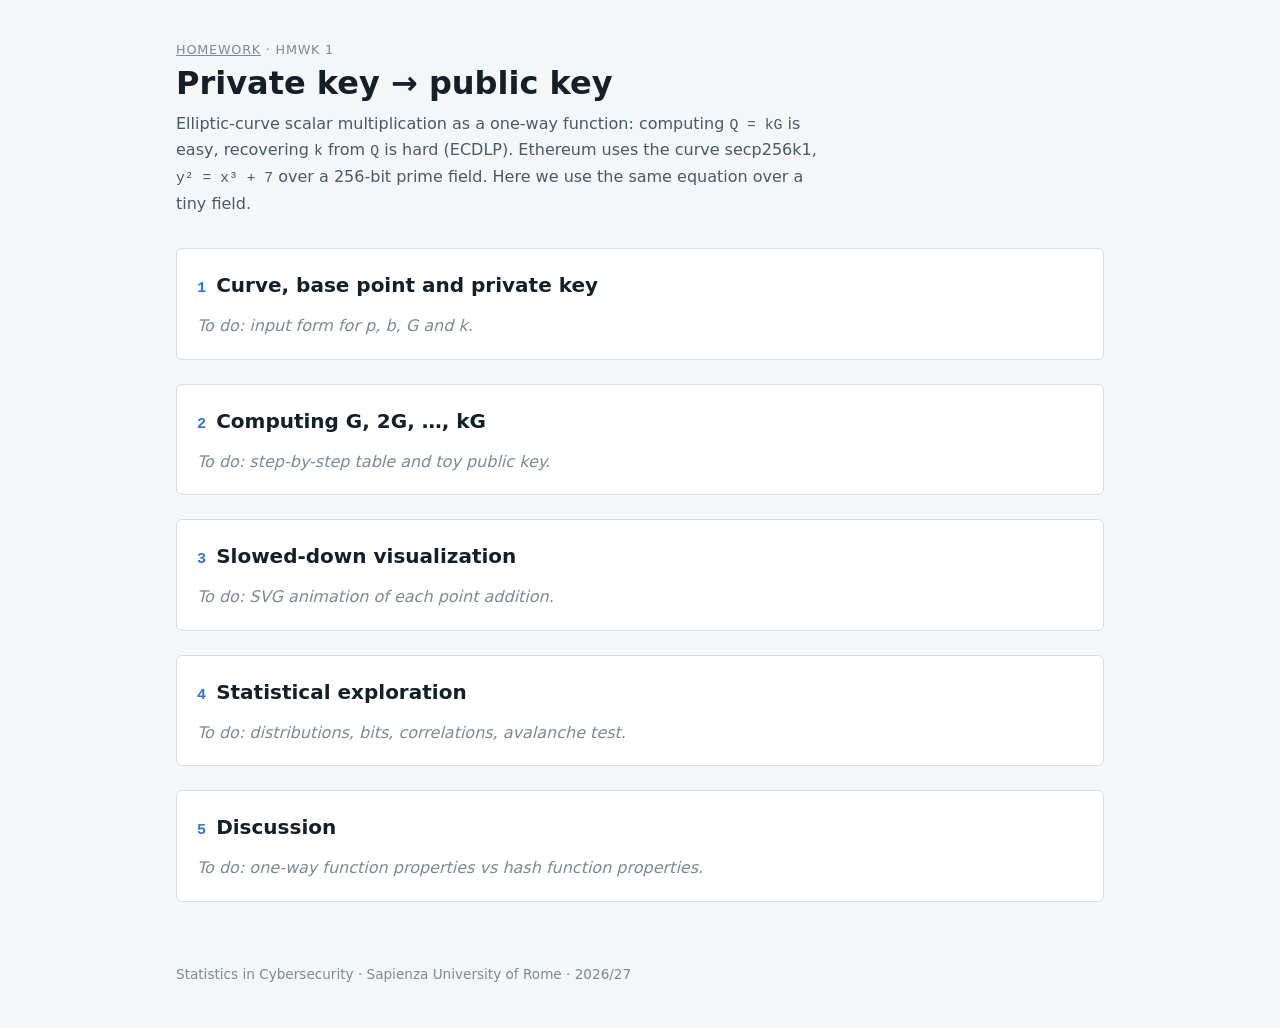
==== hw1.html @ 4b992a95 "modular arithmetic" ====
<!doctype html>
<html lang="en">
<head>
  <meta charset="utf-8">
  <meta name="viewport" content="width=device-width, initial-scale=1">
  <title>HMWK 1 – Private key → public key</title>
  <link rel="stylesheet" href="css/style.css">
</head>
<body>
  <header class="page-head">
    <p class="eyebrow"><a href="index.html">Homework</a> · HMWK 1</p>
    <h1>Private key → public key</h1>
    <p class="lead">
      Elliptic-curve scalar multiplication as a one-way function: computing
      <span class="math">Q = kG</span> is easy, recovering <span class="math">k</span> from
      <span class="math">Q</span> is hard (ECDLP). Ethereum uses the curve secp256k1,
      <span class="math">y² = x³ + 7</span> over a 256-bit prime field. Here we use the same
      equation over a tiny field.
    </p>
  </header>

  <main>
    <section id="params">
      <h2><span class="sec-num">1</span> Curve, base point and private key</h2>
      <p class="todo">To do: input form for p, b, G and k.</p>
    </section>

    <section id="compute">
      <h2><span class="sec-num">2</span> Computing G, 2G, …, kG</h2>
      <p class="todo">To do: step-by-step table and toy public key.</p>
    </section>

    <section id="visual">
      <h2><span class="sec-num">3</span> Slowed-down visualization</h2>
      <p class="todo">To do: SVG animation of each point addition.</p>
    </section>

    <section id="stats">
      <h2><span class="sec-num">4</span> Statistical exploration</h2>
      <p class="todo">To do: distributions, bits, correlations, avalanche test.</p>
    </section>

    <section id="discussion">
      <h2><span class="sec-num">5</span> Discussion</h2>
      <p class="todo">To do: one-way function properties vs hash function properties.</p>
    </section>
  </main>

  <script src="js/hw1/ec.js"></script>

  <footer class="page-foot">
    <p>Statistics in Cybersecurity · Sapienza University of Rome · 2026/27</p>
  </footer>
</body>
</html>
---- css/style.css ----
:root {
  --bg: #f4f6f7;
  --surface: #ffffff;
  --ink: #142028;
  --ink-2: #4a5963;
  --ink-3: #7c8a93;
  --line: #d8dfe3;
  --accent: #2a78d6;
  --accent-2: #eb6834;
  --good: #1f8a4c;
  --bad: #c43d3d;

  --font-body: system-ui, -apple-system, "Segoe UI", Roboto, sans-serif;
  --font-mono: ui-monospace, "SF Mono", Menlo, Consolas, monospace;
  --radius: 6px;
  color-scheme: light;
}
@media (prefers-color-scheme: dark) {
  :root {
    --bg: #11171b;
    --surface: #182127;
    --ink: #e8eef1;
    --ink-2: #a9b6be;
    --ink-3: #7d8b94;
    --line: #2b373f;
    --accent: #3987e5;
    --accent-2: #d95926;
    --good: #3fb36f;
    --bad: #e66767;
    color-scheme: dark;
  }
}

* { box-sizing: border-box; }
body {
  margin: 0;
  background: var(--bg);
  color: var(--ink);
  font: 16px/1.6 var(--font-body);
}
a { color: var(--accent); }
.page-head, main, .page-foot {
  max-width: 960px;
  margin: 0 auto;
  padding-inline: 16px;
}
.page-head { padding-block: 40px 16px; }
.page-head h1 { margin: 4px 0 8px; font-size: 2rem; line-height: 1.2; text-wrap: balance; }
.eyebrow {
  margin: 0;
  font-size: 0.8rem;
  letter-spacing: 0.06em;
  text-transform: uppercase;
  color: var(--ink-3);
}
.eyebrow a { color: inherit; }
.lead { max-width: 65ch; color: var(--ink-2); margin: 0; }
.math, code { font-family: var(--font-mono); font-size: 0.92em; }

main { display: grid; gap: 24px; padding-block: 16px 48px; }
section {
  background: var(--surface);
  border: 1px solid var(--line);
  border-radius: var(--radius);
  padding: 20px;
  min-width: 0;
}
section h2 { margin: 0 0 12px; font-size: 1.25rem; display: flex; gap: 10px; align-items: baseline; }
.sec-num { font-family: var(--font-mono); color: var(--accent); font-size: 0.95rem; }
.todo { color: var(--ink-3); font-style: italic; margin: 0; }

.page-foot { padding-block: 0 32px; color: var(--ink-3); font-size: 0.85rem; }

/* index page */
.hw-list { list-style: none; margin: 0; padding: 0; display: grid; gap: 12px; }
.hw-list li > a, .hw-list li.locked {
  display: grid;
  gap: 2px;
  padding: 16px 20px;
  background: var(--surface);
  border: 1px solid var(--line);
  border-radius: var(--radius);
  color: var(--ink);
  text-decoration: none;
}
.hw-list li > a:hover, .hw-list li > a:focus-visible { border-color: var(--accent); }
.hw-list .locked { opacity: 0.6; }
.hw-num { font-family: var(--font-mono); font-size: 0.8rem; color: var(--accent); }
.hw-title { font-weight: 600; font-size: 1.1rem; }
.hw-desc { color: var(--ink-2); font-size: 0.95rem; }
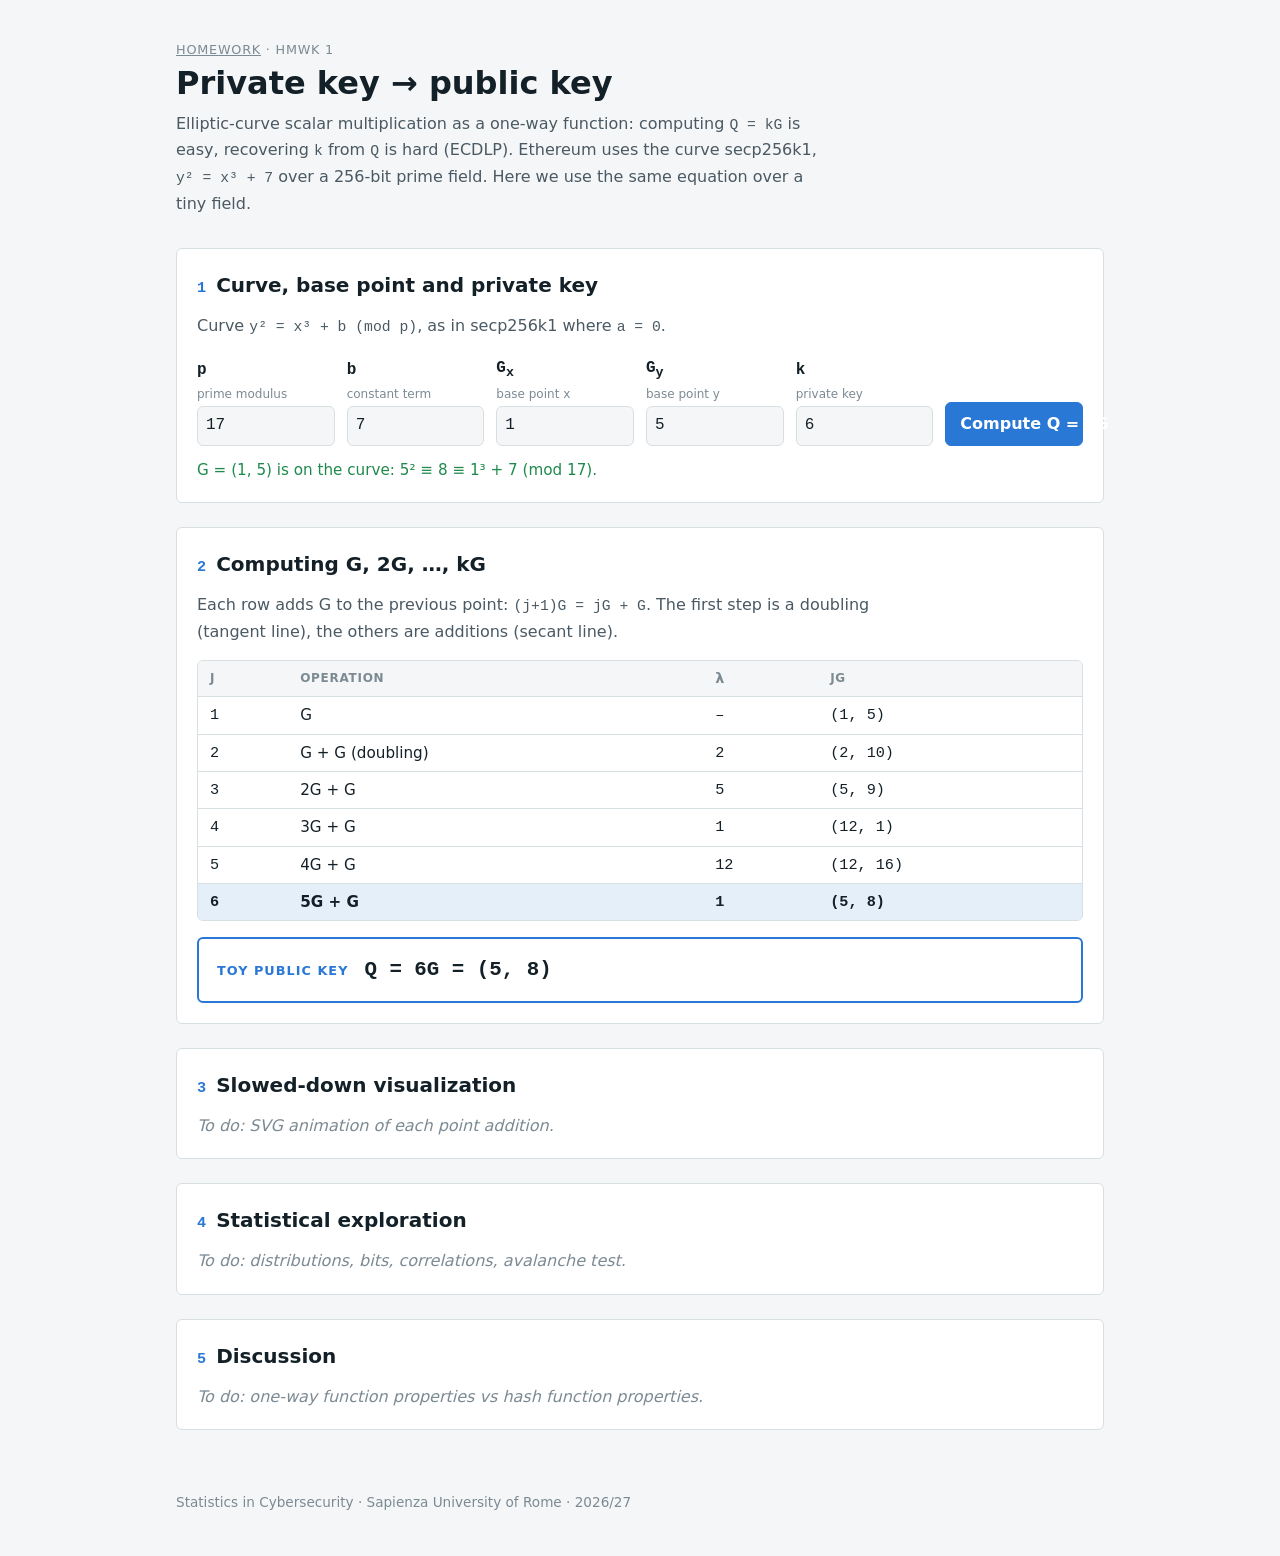
==== commit 6916f6bc: "parameter form, G..kG table and toy public key" ====
--- a/hw1.html
+++ b/hw1.html
@@ -22,12 +22,41 @@
   <main>
     <section id="params">
       <h2><span class="sec-num">1</span> Curve, base point and private key</h2>
-      <p class="todo">To do: input form for p, b, G and k.</p>
+      <p class="note">Curve <span class="math">y² = x³ + b (mod p)</span>, as in secp256k1 where <span class="math">a = 0</span>.</p>
+      <form id="param-form" class="param-form" novalidate>
+        <label for="in-p"><span class="lbl">p</span> <span class="hint">prime modulus</span>
+          <input id="in-p" name="p" type="number" min="3" step="1" value="17" required>
+        </label>
+        <label for="in-b"><span class="lbl">b</span> <span class="hint">constant term</span>
+          <input id="in-b" name="b" type="number" step="1" value="7" required>
+        </label>
+        <label for="in-gx"><span class="lbl">G<sub>x</sub></span> <span class="hint">base point x</span>
+          <input id="in-gx" name="gx" type="number" min="0" step="1" value="1" required>
+        </label>
+        <label for="in-gy"><span class="lbl">G<sub>y</sub></span> <span class="hint">base point y</span>
+          <input id="in-gy" name="gy" type="number" min="0" step="1" value="5" required>
+        </label>
+        <label for="in-k"><span class="lbl">k</span> <span class="hint">private key</span>
+          <input id="in-k" name="k" type="number" min="1" step="1" value="6" required>
+        </label>
+        <button id="btn-compute" type="submit">Compute Q = kG</button>
+      </form>
+      <p id="param-error" class="error" role="alert" hidden></p>
+      <p id="param-check" class="check"></p>
     </section>
 
     <section id="compute">
       <h2><span class="sec-num">2</span> Computing G, 2G, …, kG</h2>
-      <p class="todo">To do: step-by-step table and toy public key.</p>
+      <p class="note">Each row adds G to the previous point: <span class="math">(j+1)G = jG + G</span>. The first step is a doubling (tangent line), the others are additions (secant line).</p>
+      <div class="table-wrap">
+        <table id="steps-table" class="steps">
+          <thead>
+            <tr><th scope="col">j</th><th scope="col">Operation</th><th scope="col" class="greek">λ</th><th scope="col">jG</th></tr>
+          </thead>
+          <tbody></tbody>
+        </table>
+      </div>
+      <div id="public-key" class="result" aria-live="polite"></div>
     </section>
 
     <section id="visual">
@@ -47,6 +76,7 @@
   </main>
 
   <script src="js/hw1/ec.js"></script>
+  <script src="js/hw1/compute.js"></script>
 
   <footer class="page-foot">
     <p>Statistics in Cybersecurity · Sapienza University of Rome · 2026/27</p>
--- a/css/style.css
+++ b/css/style.css
@@ -71,7 +71,6 @@
 
 .page-foot { padding-block: 0 32px; color: var(--ink-3); font-size: 0.85rem; }
 
-/* index page */
 .hw-list { list-style: none; margin: 0; padding: 0; display: grid; gap: 12px; }
 .hw-list li > a, .hw-list li.locked {
   display: grid;
@@ -88,3 +87,64 @@
 .hw-num { font-family: var(--font-mono); font-size: 0.8rem; color: var(--accent); }
 .hw-title { font-weight: 600; font-size: 1.1rem; }
 .hw-desc { color: var(--ink-2); font-size: 0.95rem; }
+
+.note { margin: 0 0 16px; color: var(--ink-2); max-width: 70ch; }
+.param-form {
+  display: grid;
+  grid-template-columns: repeat(auto-fit, minmax(120px, 1fr));
+  gap: 12px;
+  align-items: end;
+}
+.param-form label { display: grid; gap: 2px; font-family: var(--font-mono); font-weight: 600; }
+.hint { font-family: var(--font-body); font-weight: 400; font-size: 0.75rem; color: var(--ink-3); }
+input, select {
+  font: inherit;
+  font-family: var(--font-mono);
+  font-weight: 400;
+  padding: 6px 8px;
+  border: 1px solid var(--line);
+  border-radius: var(--radius);
+  background: var(--bg);
+  color: var(--ink);
+  width: 100%;
+}
+button {
+  font: inherit;
+  font-weight: 600;
+  padding: 8px 14px;
+  border: 1px solid var(--accent);
+  border-radius: var(--radius);
+  background: var(--accent);
+  color: #fff;
+  cursor: pointer;
+}
+button.secondary { background: transparent; color: var(--accent); }
+button:hover { filter: brightness(1.08); }
+button:focus-visible, input:focus-visible, select:focus-visible { outline: 2px solid var(--accent-2); outline-offset: 2px; }
+.error { color: var(--bad); margin: 12px 0 0; }
+.check { color: var(--good); margin: 12px 0 0; font-size: 0.95rem; }
+
+.table-wrap { overflow-x: auto; border: 1px solid var(--line); border-radius: var(--radius); }
+table { border-collapse: collapse; width: 100%; font-size: 0.95rem; }
+th, td { padding: 6px 12px; text-align: left; border-bottom: 1px solid var(--line); white-space: nowrap; }
+th { font-size: 0.75rem; text-transform: uppercase; letter-spacing: 0.06em; color: var(--ink-3); background: var(--bg); }
+tbody tr:last-child td { border-bottom: 0; }
+td.num { font-family: var(--font-mono); font-variant-numeric: tabular-nums; }
+td.gap { text-align: center; color: var(--ink-3); font-style: italic; }
+tr.final td { background: color-mix(in srgb, var(--accent) 12%, transparent); font-weight: 600; }
+
+.result {
+  margin-top: 16px;
+  display: flex;
+  flex-wrap: wrap;
+  gap: 4px 16px;
+  align-items: baseline;
+  padding: 14px 18px;
+  border: 2px solid var(--accent);
+  border-radius: var(--radius);
+}
+.result-label { font-size: 0.8rem; letter-spacing: 0.08em; font-weight: 700; color: var(--accent); }
+.result-value { font-family: var(--font-mono); font-size: 1.3rem; font-weight: 600; }
+.lbl { white-space: nowrap; }
+th.greek { text-transform: none; font-size: 0.9rem; }
+button { white-space: nowrap; }
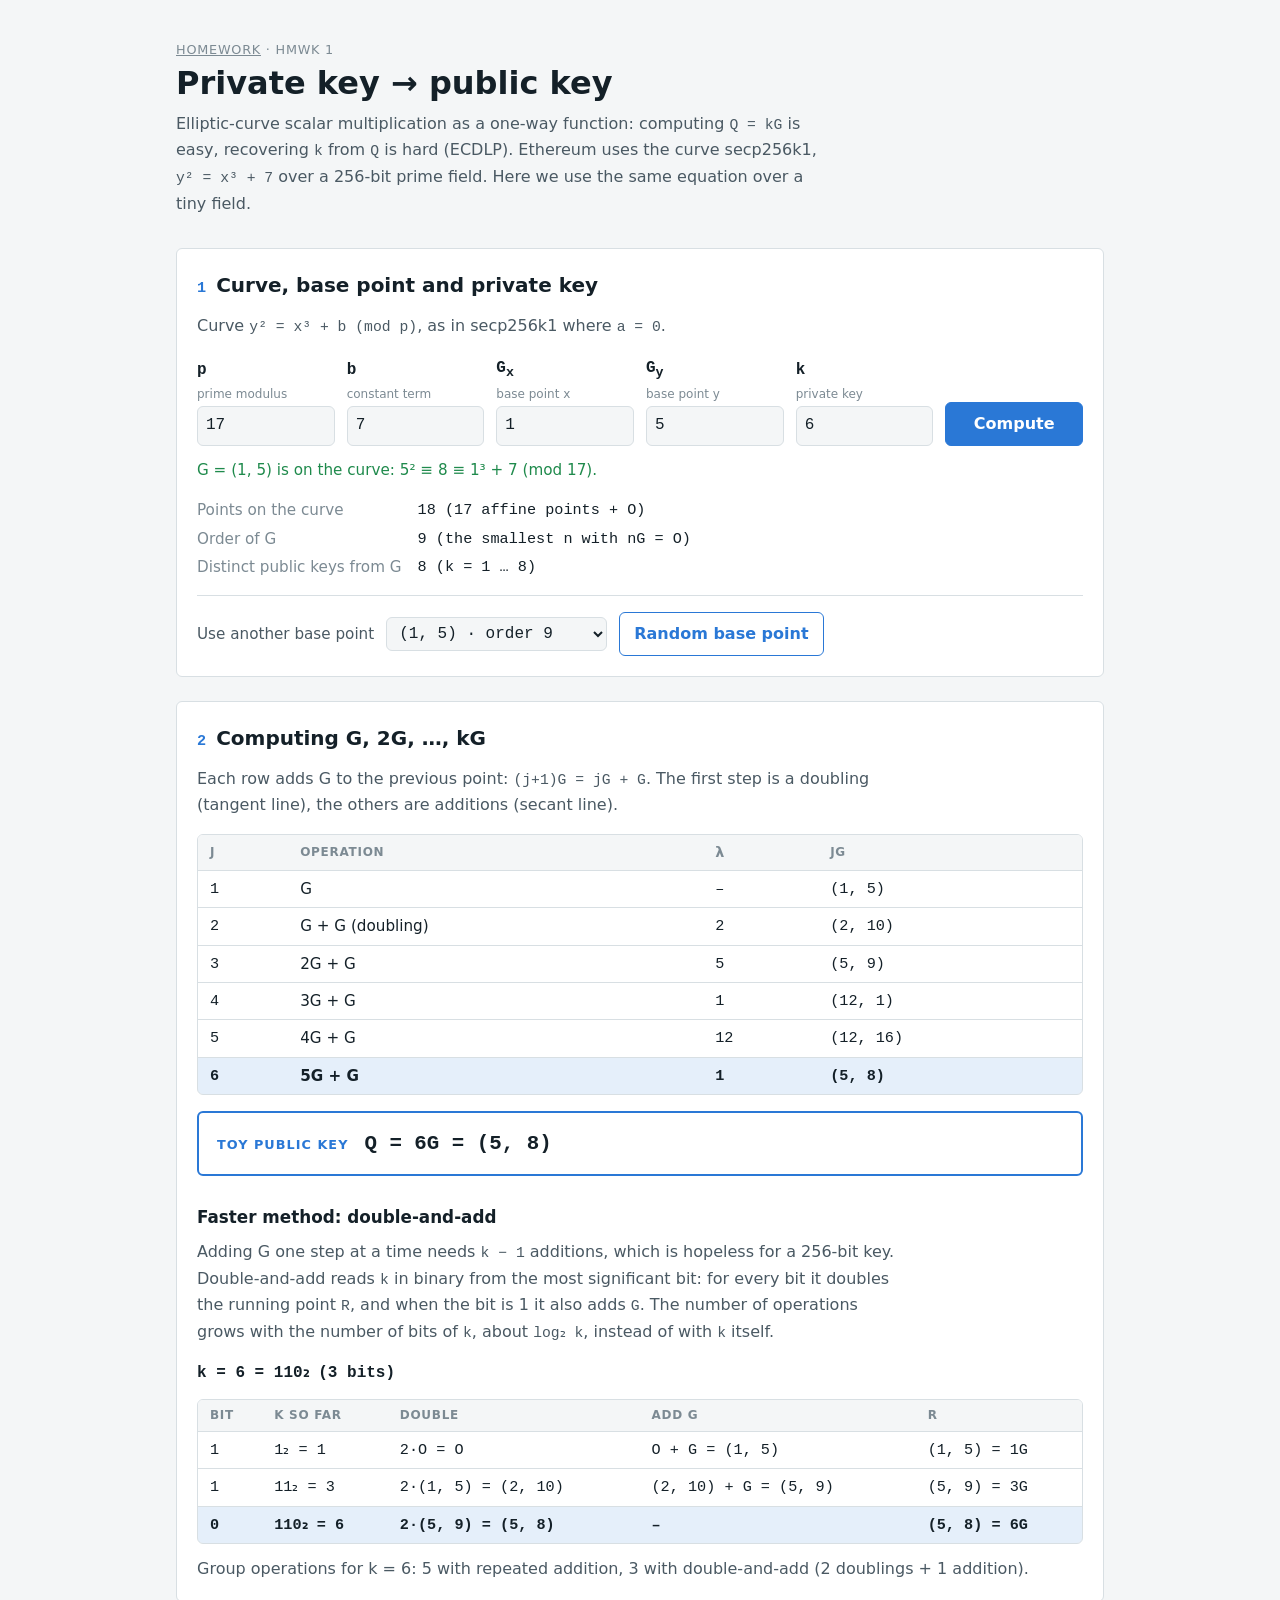
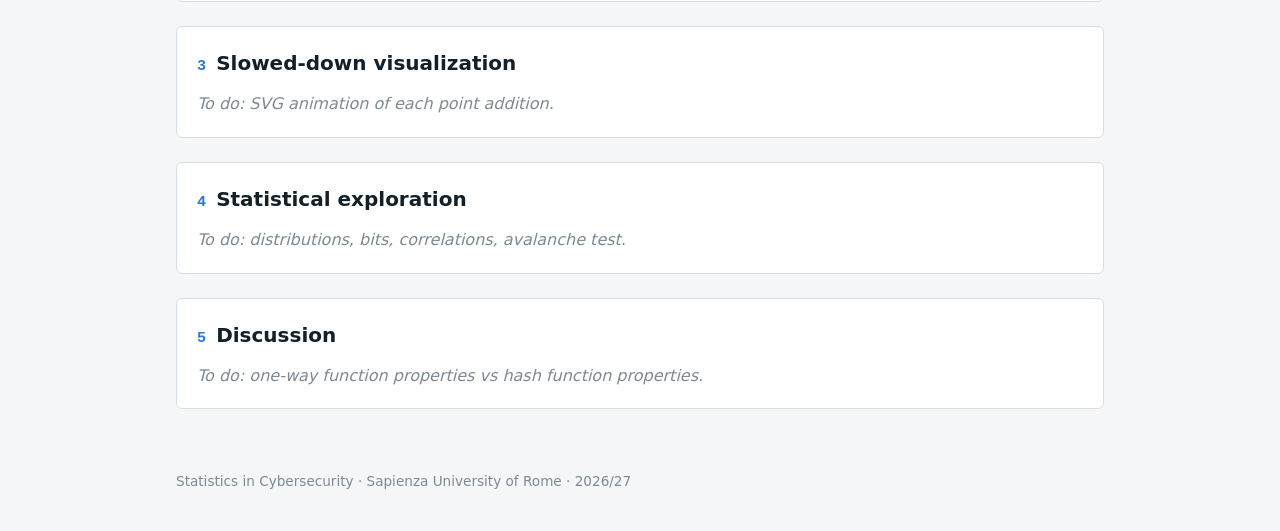
==== commit b9b85b24: "double-and-add, point order and base point picker" ====
--- a/hw1.html
+++ b/hw1.html
@@ -39,10 +39,16 @@
         <label for="in-k"><span class="lbl">k</span> <span class="hint">private key</span>
           <input id="in-k" name="k" type="number" min="1" step="1" value="6" required>
         </label>
-        <button id="btn-compute" type="submit">Compute Q = kG</button>
+        <button id="btn-compute" type="submit">Compute</button>
       </form>
       <p id="param-error" class="error" role="alert" hidden></p>
       <p id="param-check" class="check"></p>
+      <dl id="curve-info" class="facts"></dl>
+      <div class="base-picker">
+        <label for="in-base">Use another base point</label>
+        <select id="in-base"></select>
+        <button id="btn-random-g" type="button" class="secondary">Random base point</button>
+      </div>
     </section>
 
     <section id="compute">
@@ -56,7 +62,27 @@
           <tbody></tbody>
         </table>
       </div>
+      <p id="naive-skipped" class="note" hidden></p>
       <div id="public-key" class="result" aria-live="polite"></div>
+
+      <h3>Faster method: double-and-add</h3>
+      <p class="note">
+        Adding G one step at a time needs <span class="math">k − 1</span> additions, which is hopeless for a
+        256-bit key. Double-and-add reads <span class="math">k</span> in binary from the most significant bit:
+        for every bit it doubles the running point <span class="math">R</span>, and when the bit is 1 it also
+        adds <span class="math">G</span>. The number of operations grows with the number of bits of
+        <span class="math">k</span>, about <span class="math">log₂ k</span>, instead of with <span class="math">k</span> itself.
+      </p>
+      <p id="dna-bits" class="bits"></p>
+      <div class="table-wrap">
+        <table id="dna-table" class="steps">
+          <thead>
+            <tr><th scope="col">Bit</th><th scope="col">k so far</th><th scope="col">Double</th><th scope="col">Add G</th><th scope="col">R</th></tr>
+          </thead>
+          <tbody></tbody>
+        </table>
+      </div>
+      <p id="dna-compare" class="compare"></p>
     </section>
 
     <section id="visual">
--- a/css/style.css
+++ b/css/style.css
@@ -148,3 +148,27 @@
 .lbl { white-space: nowrap; }
 th.greek { text-transform: none; font-size: 0.9rem; }
 button { white-space: nowrap; }
+
+section h3 { margin: 28px 0 8px; font-size: 1.05rem; }
+.facts {
+  display: grid;
+  grid-template-columns: max-content 1fr;
+  gap: 4px 16px;
+  margin: 16px 0 0;
+  font-size: 0.95rem;
+}
+.facts dt { color: var(--ink-3); }
+.facts dd { margin: 0; font-family: var(--font-mono); }
+.base-picker {
+  display: flex;
+  flex-wrap: wrap;
+  gap: 8px 12px;
+  align-items: center;
+  margin-top: 16px;
+  padding-top: 16px;
+  border-top: 1px solid var(--line);
+}
+.base-picker label { color: var(--ink-2); font-size: 0.95rem; }
+.base-picker select { width: auto; min-width: 0; max-width: 100%; }
+.bits { font-family: var(--font-mono); margin: 0 0 12px; font-weight: 600; }
+.compare { margin: 12px 0 0; color: var(--ink-2); }
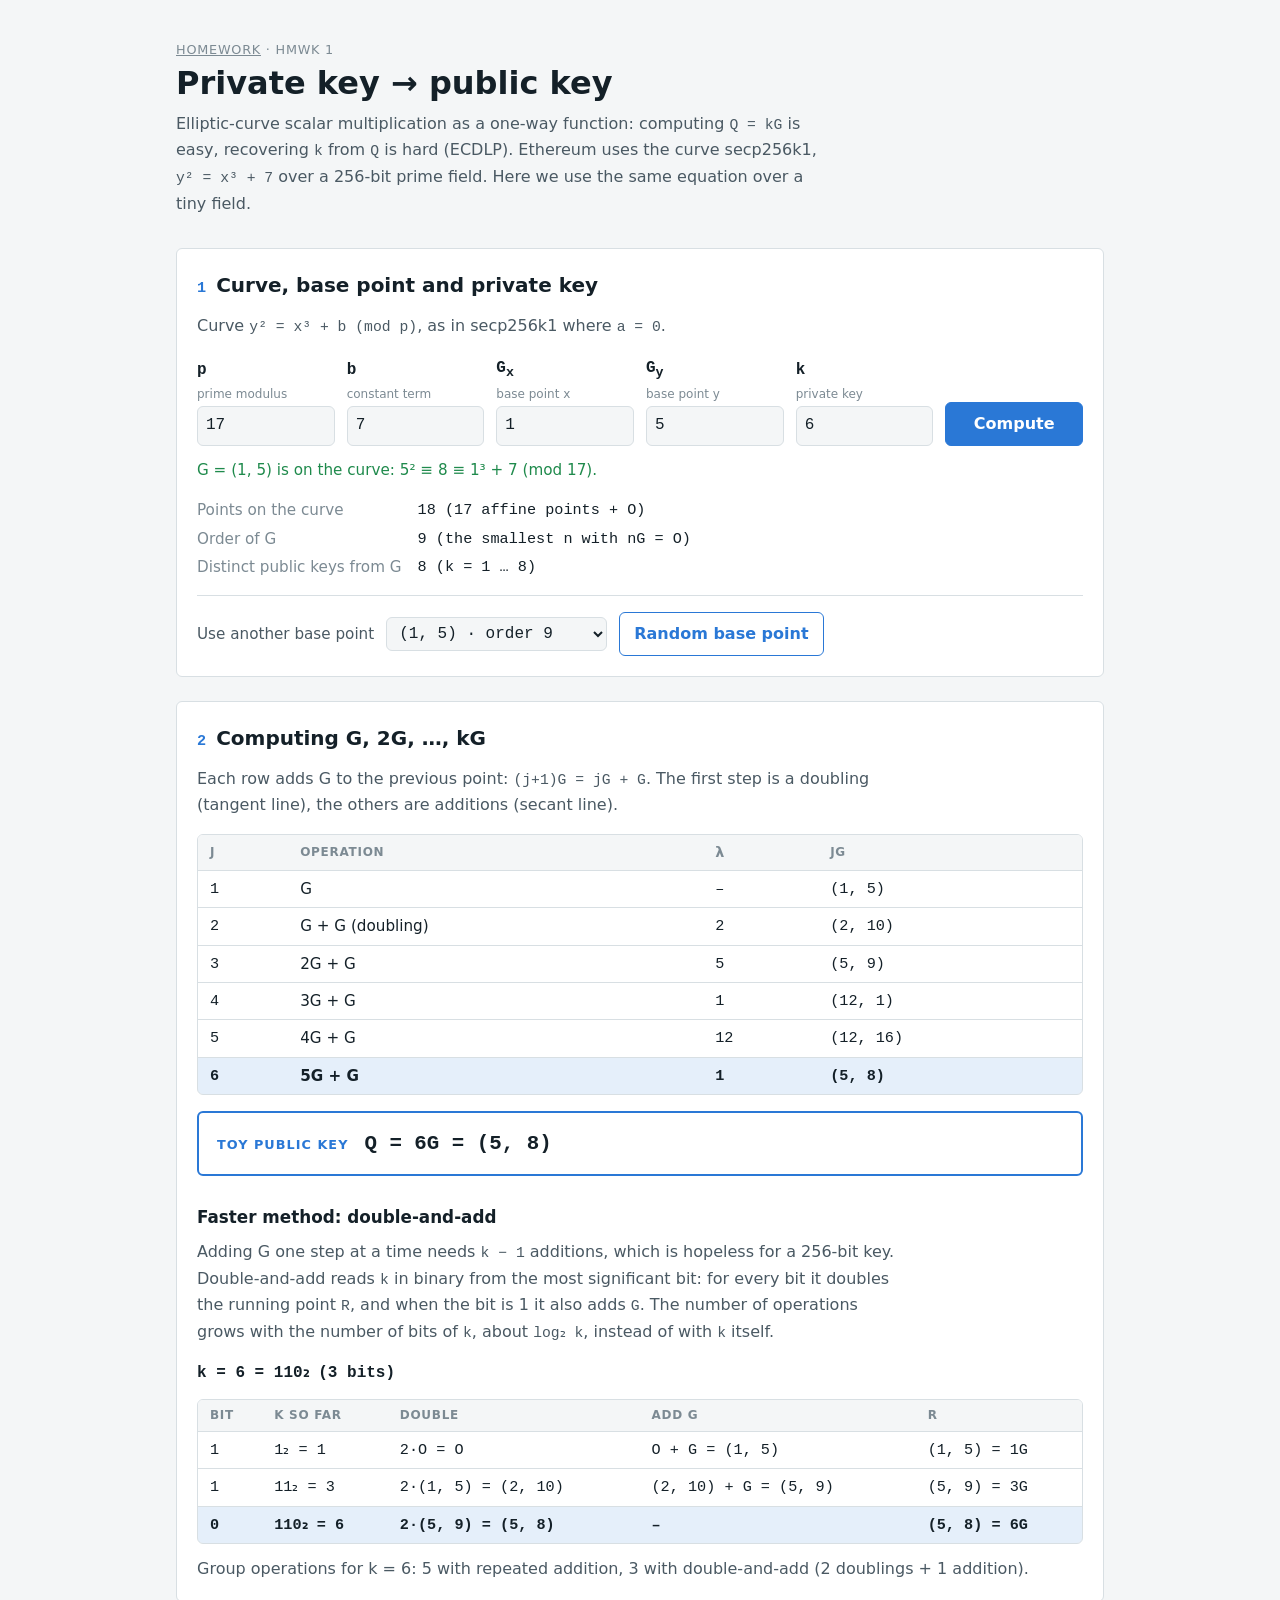
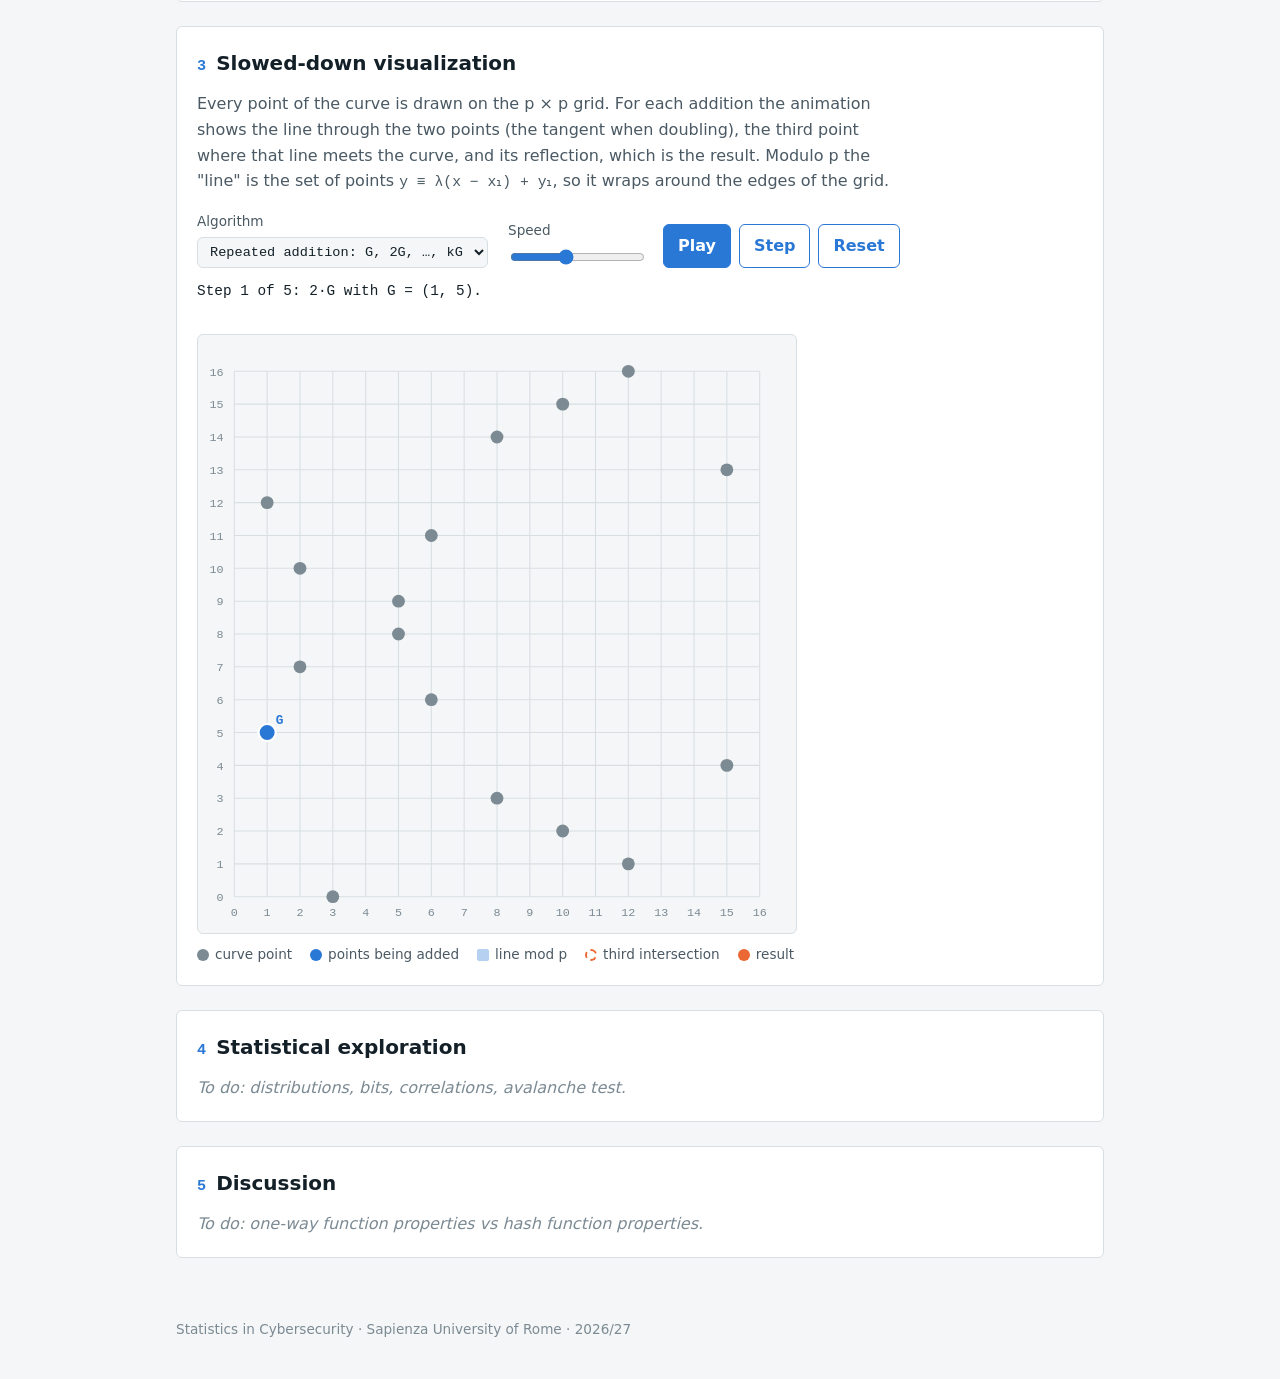
==== commit 10b48d41: "slowed-down SVG visualization of point addition" ====
--- a/hw1.html
+++ b/hw1.html
@@ -87,7 +87,39 @@
 
     <section id="visual">
       <h2><span class="sec-num">3</span> Slowed-down visualization</h2>
-      <p class="todo">To do: SVG animation of each point addition.</p>
+      <p class="note">
+        Every point of the curve is drawn on the p × p grid. For each addition the animation shows the
+        line through the two points (the tangent when doubling), the third point where that line meets the curve,
+        and its reflection, which is the result. Modulo p the "line" is the set of points
+        <span class="math">y ≡ λ(x − x₁) + y₁</span>, so it wraps around the edges of the grid.
+      </p>
+      <div class="viz-controls">
+        <label for="viz-mode">Algorithm
+          <select id="viz-mode">
+            <option value="sequential">Repeated addition: G, 2G, …, kG</option>
+            <option value="dna">Double-and-add</option>
+          </select>
+        </label>
+        <label for="viz-speed">Speed
+          <input id="viz-speed" type="range" min="150" max="2000" step="50" value="900">
+        </label>
+        <div class="viz-buttons">
+          <button id="viz-play" type="button">Play</button>
+          <button id="viz-step" type="button" class="secondary">Step</button>
+          <button id="viz-reset" type="button" class="secondary">Reset</button>
+        </div>
+      </div>
+      <p id="viz-caption" class="viz-caption" aria-live="polite"></p>
+      <div class="viz-wrap">
+        <svg id="viz" role="img" aria-label="Points of the curve and the current point addition"></svg>
+      </div>
+      <ul class="viz-legend">
+        <li><span class="sw sw-point"></span>curve point</li>
+        <li><span class="sw sw-operand"></span>points being added</li>
+        <li><span class="sw sw-line"></span>line mod p</li>
+        <li><span class="sw sw-third"></span>third intersection</li>
+        <li><span class="sw sw-result"></span>result</li>
+      </ul>
     </section>
 
     <section id="stats">
@@ -102,6 +134,7 @@
   </main>
 
   <script src="js/hw1/ec.js"></script>
+  <script src="js/hw1/visual.js"></script>
   <script src="js/hw1/compute.js"></script>
 
   <footer class="page-foot">
--- a/css/style.css
+++ b/css/style.css
@@ -172,3 +172,56 @@
 .base-picker select { width: auto; min-width: 0; max-width: 100%; }
 .bits { font-family: var(--font-mono); margin: 0 0 12px; font-weight: 600; }
 .compare { margin: 12px 0 0; color: var(--ink-2); }
+
+.viz-controls {
+  display: flex;
+  flex-wrap: wrap;
+  gap: 12px 20px;
+  align-items: end;
+  margin-bottom: 12px;
+}
+.viz-controls label { display: grid; gap: 4px; font-size: 0.85rem; color: var(--ink-2); }
+.viz-controls select { width: auto; max-width: 100%; }
+.viz-controls input[type="range"] { padding: 0; accent-color: var(--accent); }
+.viz-buttons { display: flex; gap: 8px; }
+button:disabled, select:disabled { opacity: 0.45; cursor: not-allowed; }
+.viz-caption {
+  min-height: 3.2em;
+  margin: 0 0 8px;
+  font-family: var(--font-mono);
+  font-size: 0.9rem;
+}
+.viz-wrap { max-width: 600px; }
+#viz { width: 100%; height: auto; display: block; background: var(--bg); border: 1px solid var(--line); border-radius: var(--radius); }
+#viz .grid { stroke: var(--line); stroke-width: 0.5; }
+#viz .grid.major { stroke-width: 1; }
+#viz .tick { fill: var(--ink-3); font: 11px var(--font-mono); }
+#viz .pt { fill: var(--ink-3); }
+#viz .pt.trail { fill: var(--ink-2); }
+#viz .pt.operand { fill: var(--accent); stroke: var(--surface); stroke-width: 2; }
+#viz .pt.third { fill: none; stroke: var(--accent-2); stroke-width: 2; stroke-dasharray: 3 2; }
+#viz .pt.result { fill: var(--accent-2); stroke: var(--surface); stroke-width: 2; }
+#viz .mod-line { fill: var(--accent); opacity: 0.35; }
+#viz .mod-line.vertical { stroke: var(--accent); stroke-width: 2; opacity: 0.5; }
+#viz .reflect { stroke: var(--accent-2); stroke-width: 1.5; stroke-dasharray: 4 3; }
+#viz .pt-label { font: 600 12px var(--font-mono); paint-order: stroke; stroke: var(--bg); stroke-width: 3px; }
+#viz .trail-label { fill: var(--ink-2); font-weight: 400; }
+#viz .operand-label { fill: var(--accent); }
+#viz .result-label-svg { fill: var(--accent-2); }
+.viz-legend {
+  list-style: none;
+  display: flex;
+  flex-wrap: wrap;
+  gap: 6px 18px;
+  padding: 0;
+  margin: 10px 0 0;
+  font-size: 0.85rem;
+  color: var(--ink-2);
+}
+.viz-legend li { display: flex; align-items: center; gap: 6px; }
+.sw { width: 12px; height: 12px; border-radius: 50%; display: inline-block; }
+.sw-point { background: var(--ink-3); }
+.sw-operand { background: var(--accent); }
+.sw-line { background: var(--accent); opacity: 0.35; border-radius: 2px; }
+.sw-third { border: 2px dashed var(--accent-2); }
+.sw-result { background: var(--accent-2); }
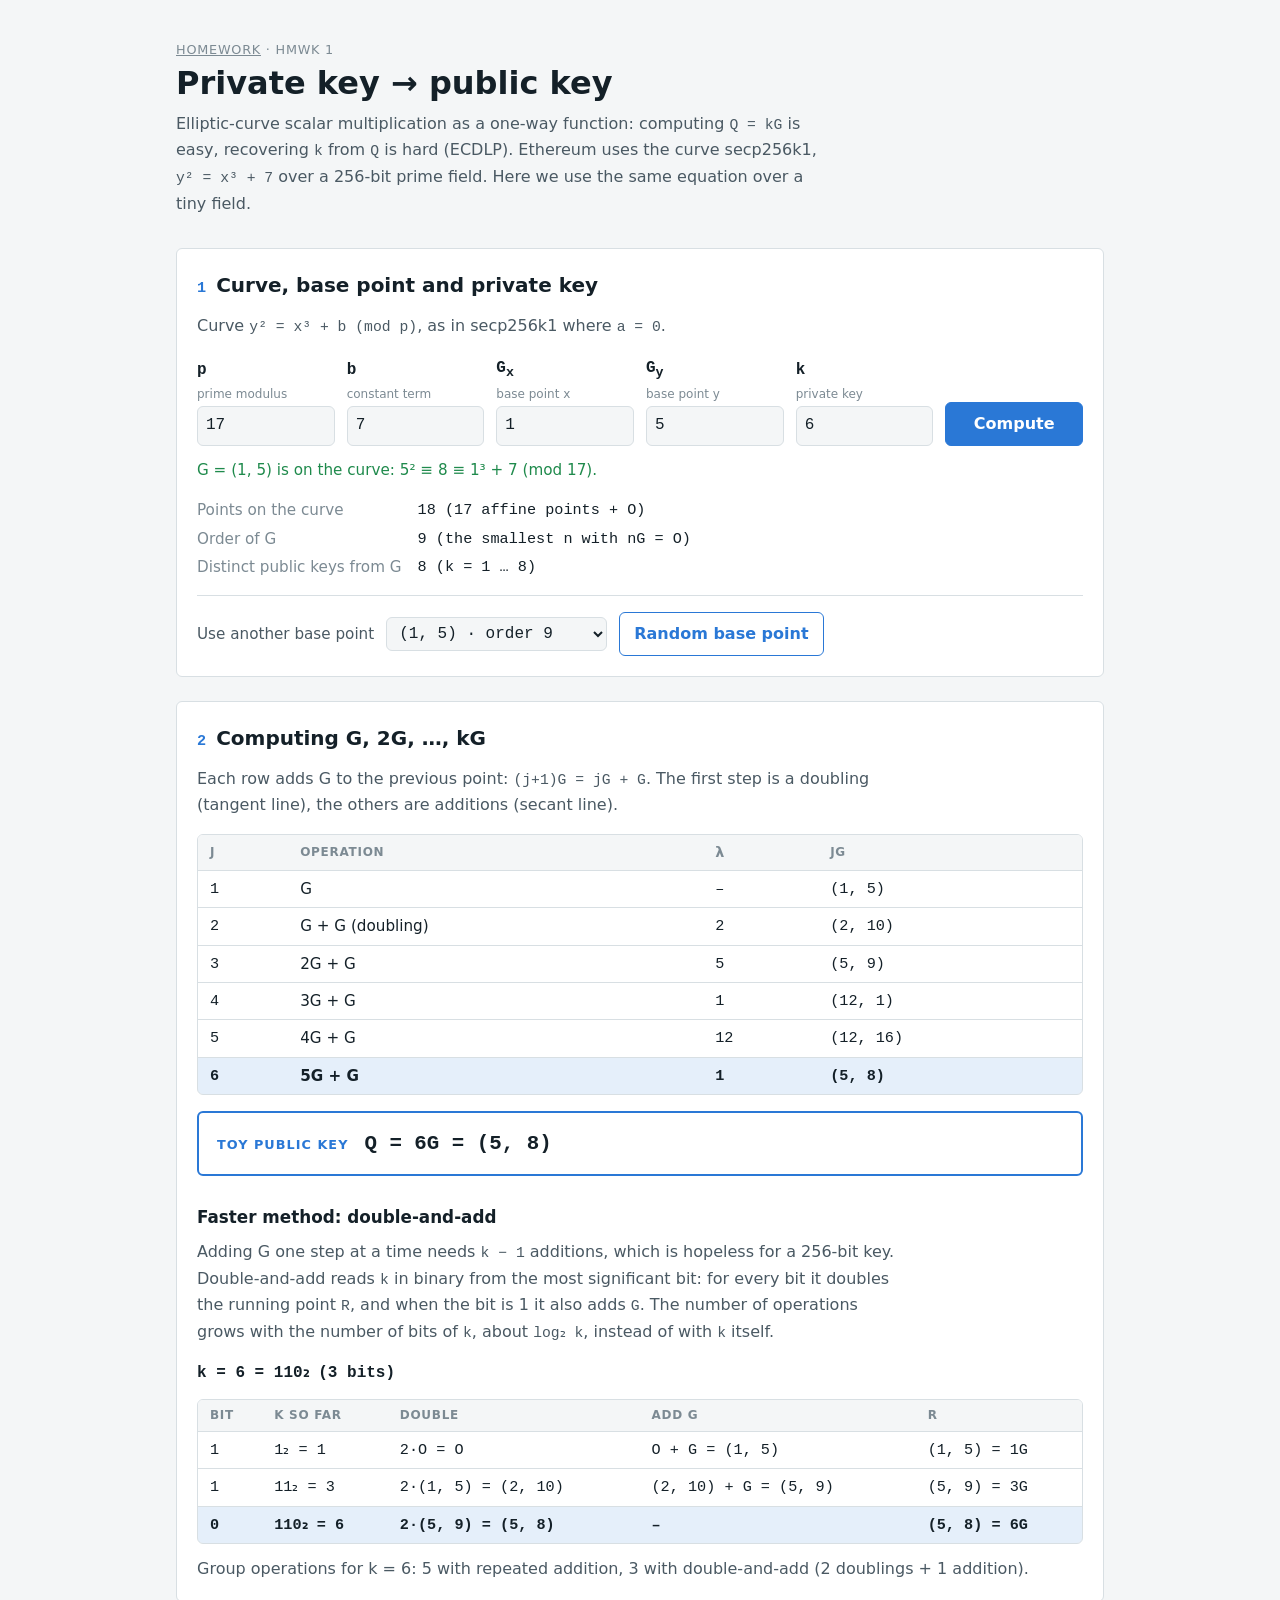
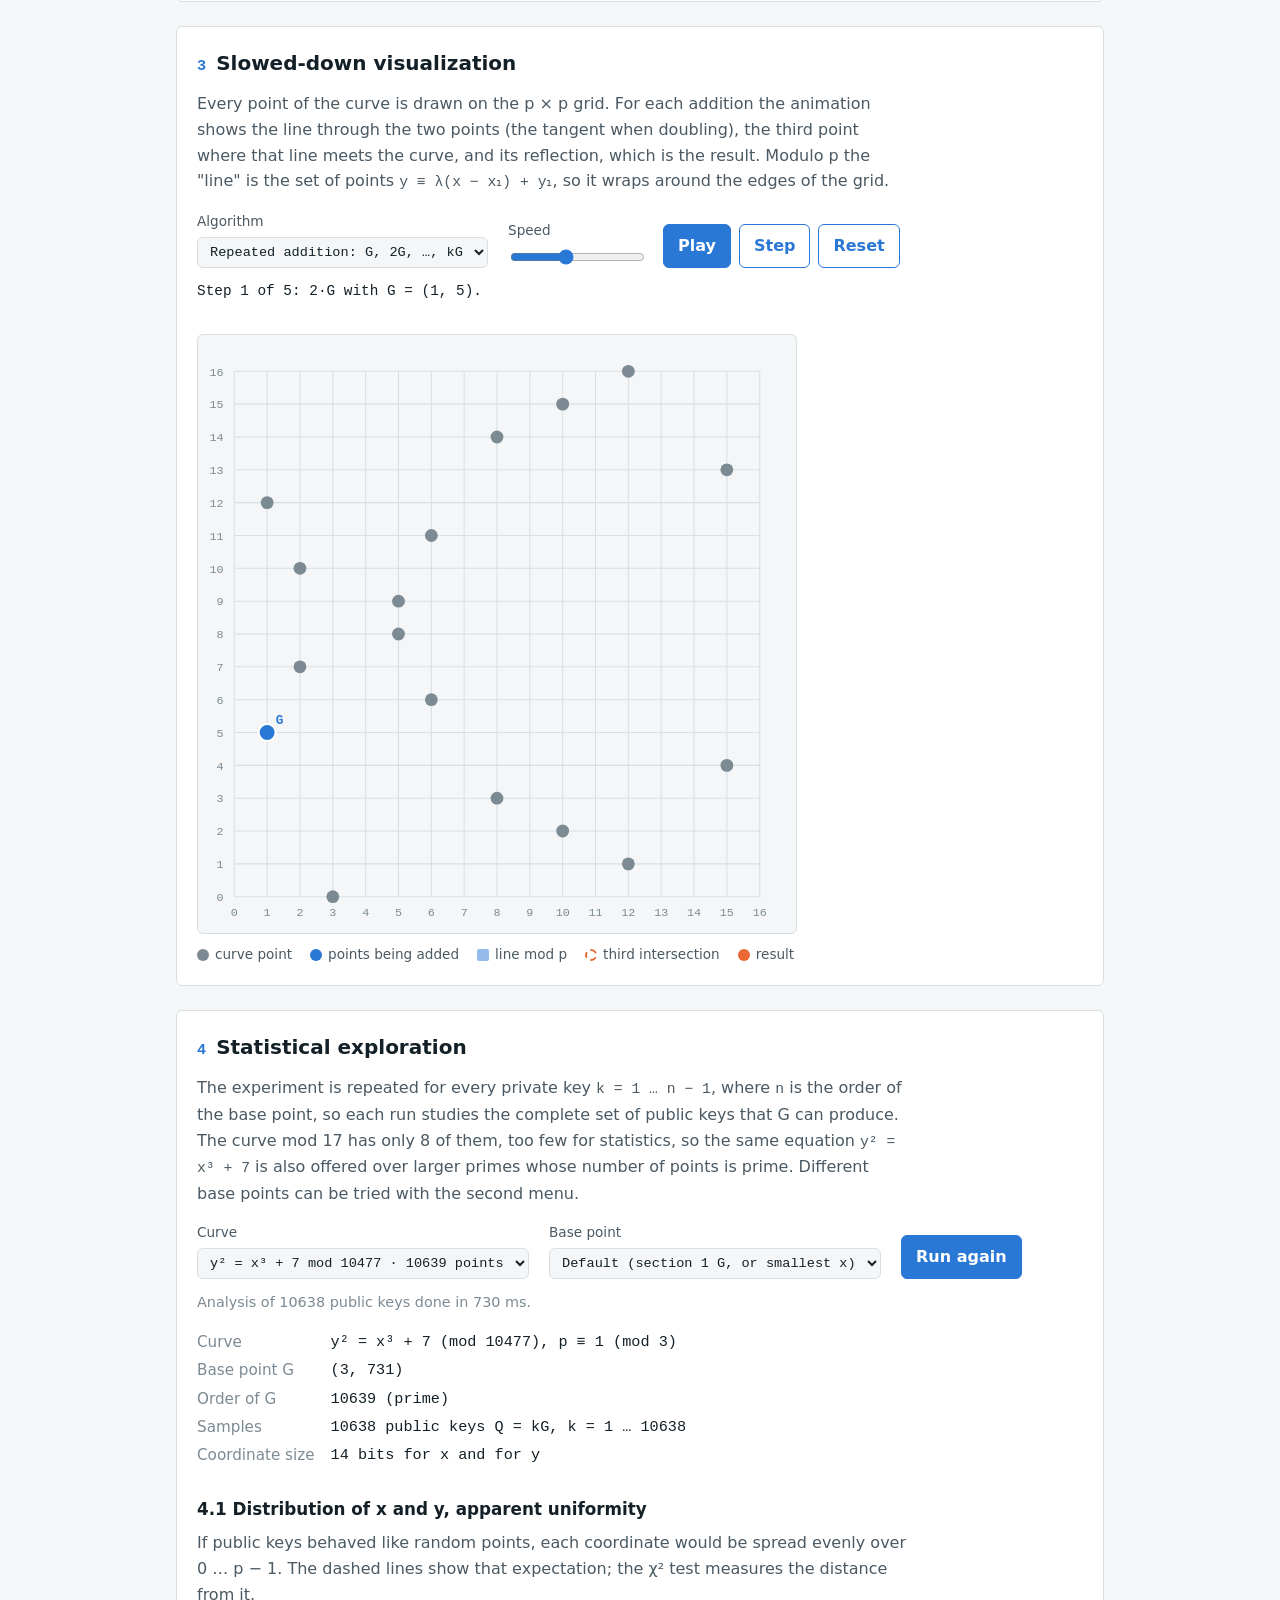
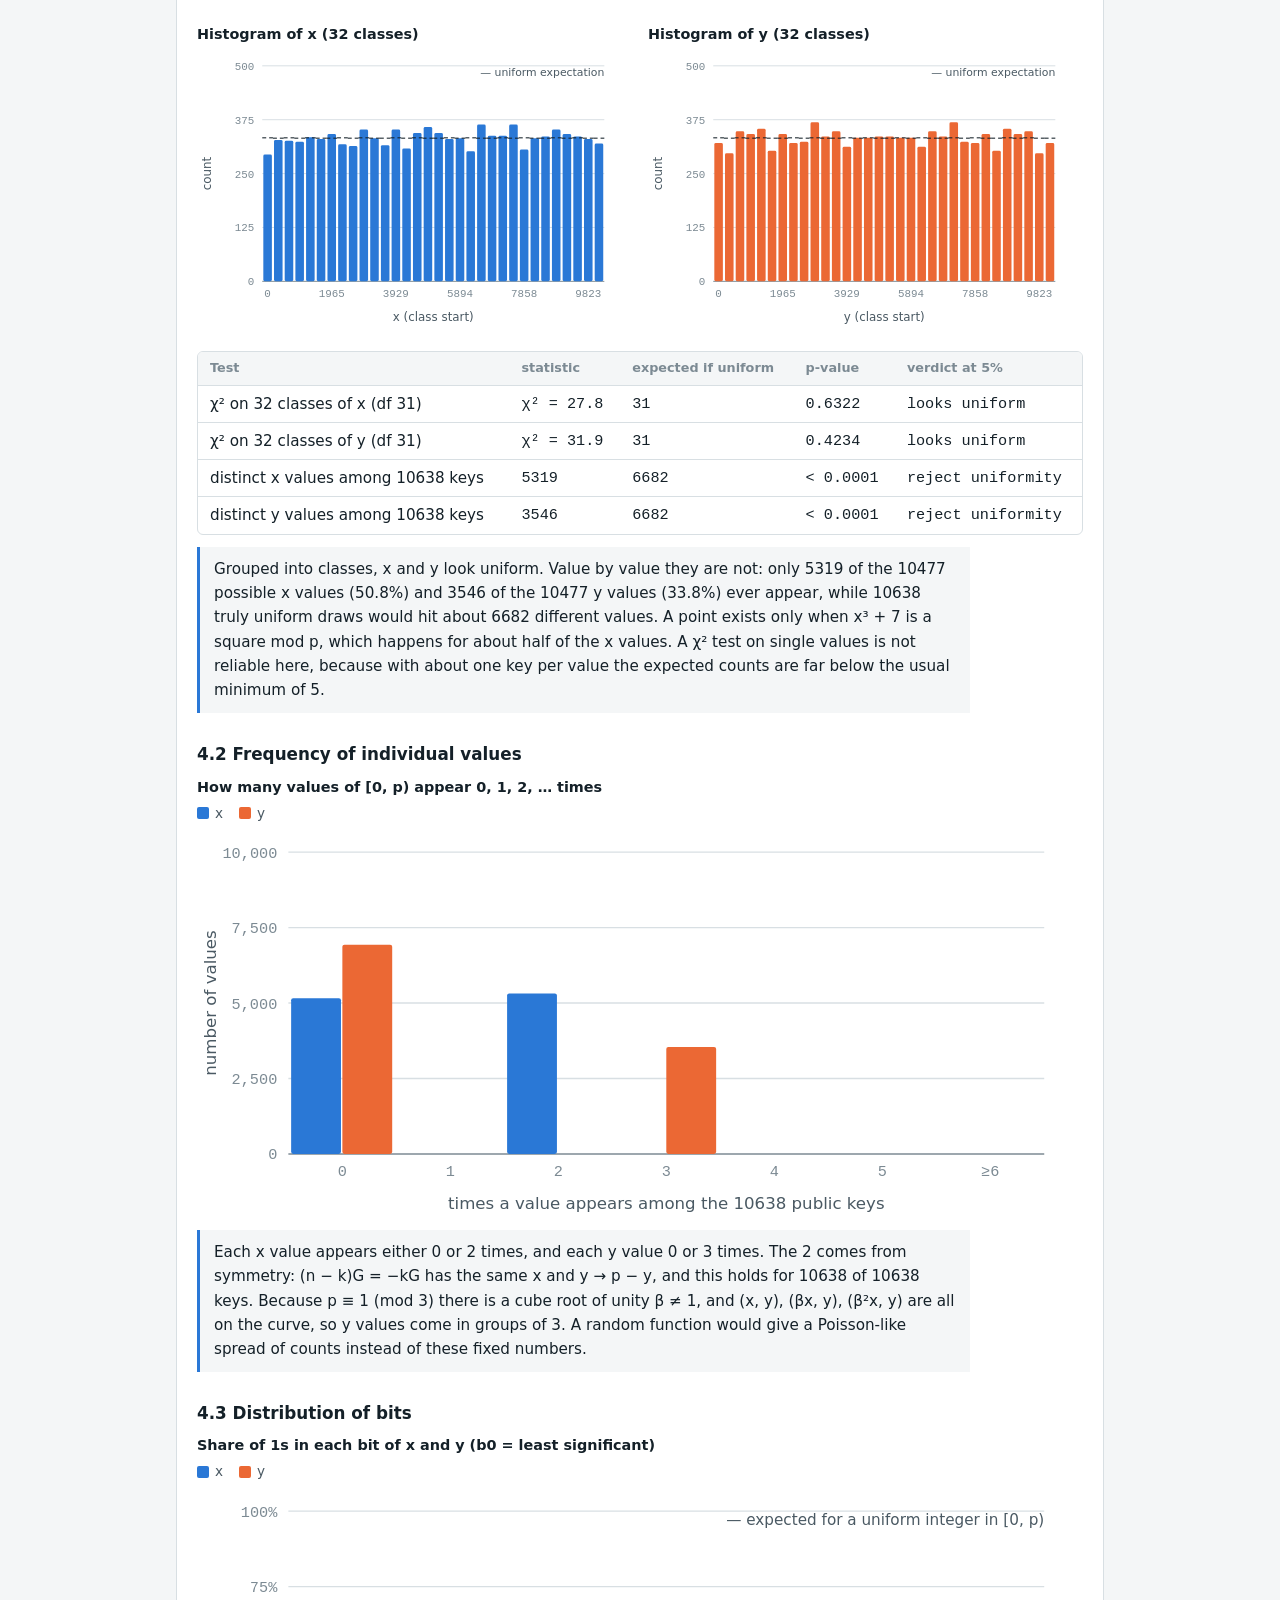
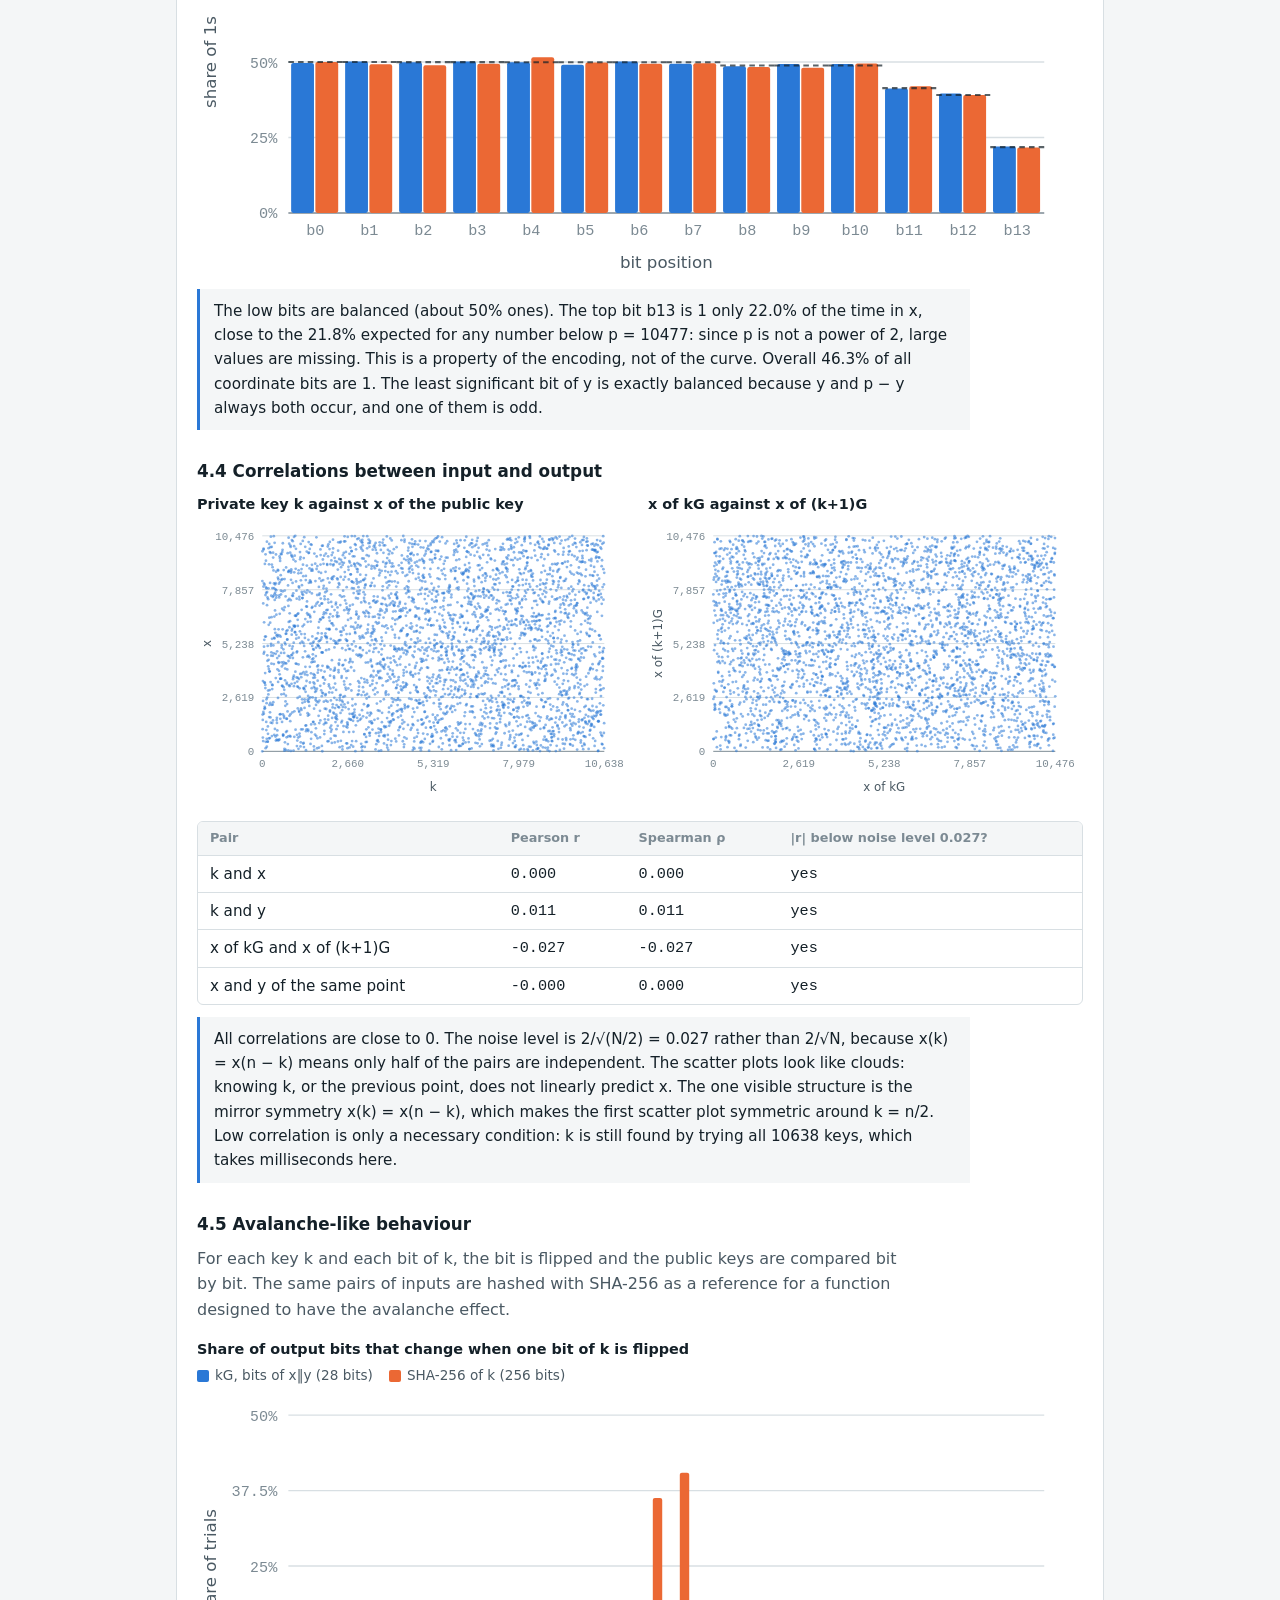
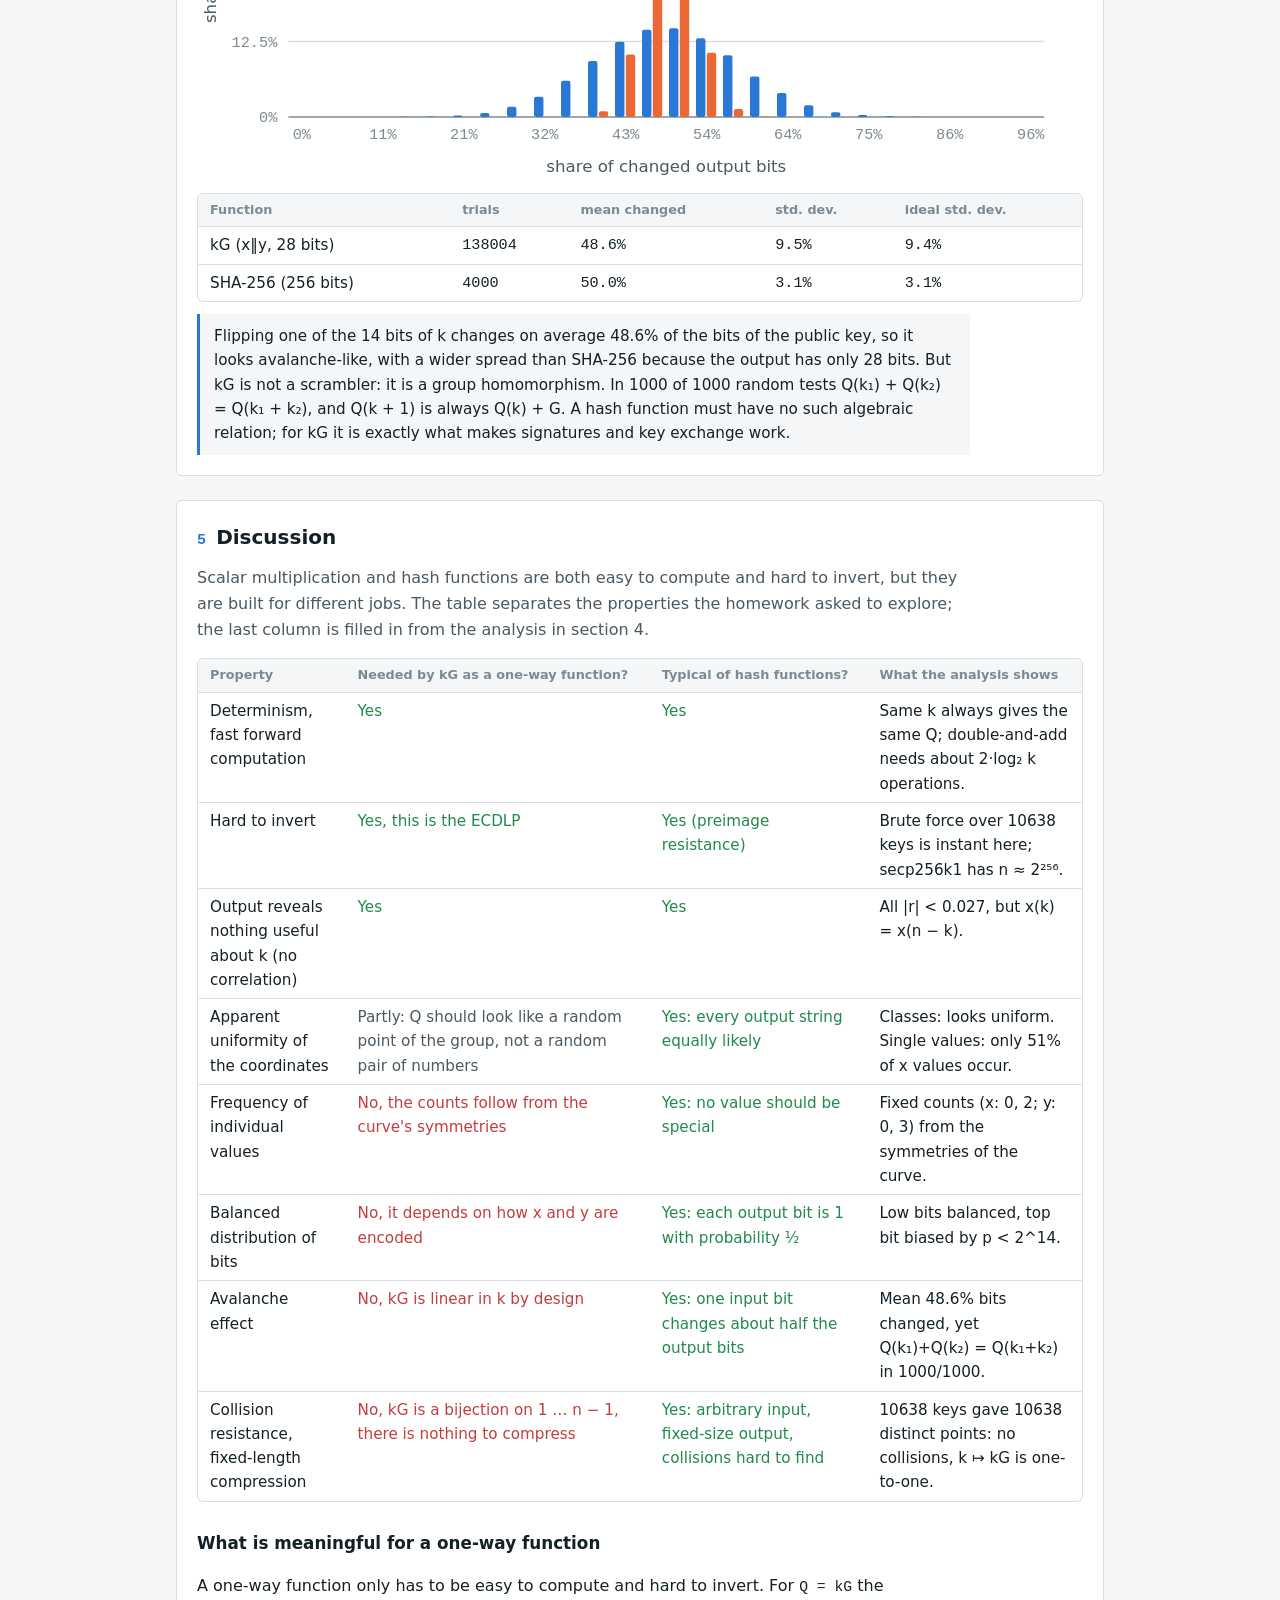
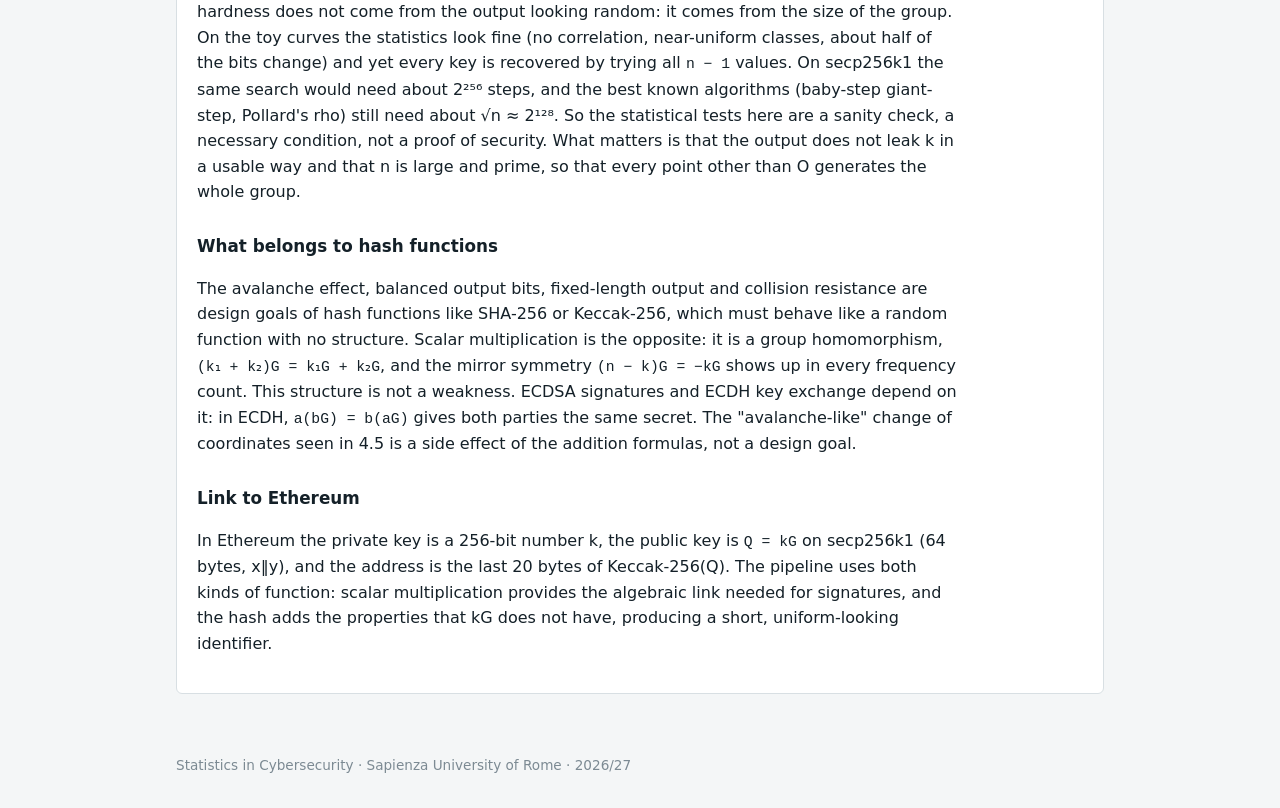
==== commit 768e1ca7: "SHA-256 and SVG chart statistical exploration and discussion" ====
--- a/hw1.html
+++ b/hw1.html
@@ -124,18 +124,129 @@
 
     <section id="stats">
       <h2><span class="sec-num">4</span> Statistical exploration</h2>
-      <p class="todo">To do: distributions, bits, correlations, avalanche test.</p>
+      <p class="note">
+        The experiment is repeated for every private key <span class="math">k = 1 … n − 1</span>, where
+        <span class="math">n</span> is the order of the base point, so each run studies the complete set of public keys
+        that G can produce. The curve mod 17 has only 8 of them, too few for statistics, so the same equation
+        <span class="math">y² = x³ + 7</span> is also offered over larger primes whose number of points is prime.
+        Different base points can be tried with the second menu.
+      </p>
+      <div class="stats-controls">
+        <label for="st-curve">Curve
+          <select id="st-curve">
+            <option value="current">Curve and G from section 1</option>
+            <option value="1051">y² = x³ + 7 mod 1051 · 1093 points</option>
+            <option value="10477" selected>y² = x³ + 7 mod 10477 · 10639 points</option>
+            <option value="65167">y² = x³ + 7 mod 65167 · 64879 points</option>
+          </select>
+        </label>
+        <label for="st-base">Base point
+          <select id="st-base">
+            <option value="default">Default (section 1 G, or smallest x)</option>
+            <option value="random">Random valid point</option>
+          </select>
+        </label>
+        <button id="st-run" type="button">Run again</button>
+      </div>
+      <p id="st-status" class="status" aria-live="polite"></p>
+      <dl id="st-summary" class="facts"></dl>
+
+      <h3>4.1 Distribution of x and y, apparent uniformity</h3>
+      <p class="note">If public keys behaved like random points, each coordinate would be spread evenly over 0 … p − 1. The dashed lines show that expectation; the χ² test measures the distance from it.</p>
+      <div class="chart-grid">
+        <div id="ch-x"></div>
+        <div id="ch-y"></div>
+      </div>
+      <div id="st-uniform" class="table-wrap"></div>
+      <p id="st-uniform-text" class="finding"></p>
+
+      <h3>4.2 Frequency of individual values</h3>
+      <div id="ch-mult"></div>
+      <p id="st-mult-text" class="finding"></p>
+
+      <h3>4.3 Distribution of bits</h3>
+      <div id="ch-bits"></div>
+      <p id="st-bits-text" class="finding"></p>
+
+      <h3>4.4 Correlations between input and output</h3>
+      <div class="chart-grid">
+        <div id="ch-scatter"></div>
+        <div id="ch-scatter-lag"></div>
+      </div>
+      <div id="st-corr" class="table-wrap"></div>
+      <p id="st-corr-text" class="finding"></p>
+
+      <h3>4.5 Avalanche-like behaviour</h3>
+      <p class="note">For each key k and each bit of k, the bit is flipped and the public keys are compared bit by bit. The same pairs of inputs are hashed with SHA-256 as a reference for a function designed to have the avalanche effect.</p>
+      <div id="ch-aval"></div>
+      <div id="st-aval" class="table-wrap"></div>
+      <p id="st-aval-text" class="finding"></p>
     </section>
 
     <section id="discussion">
       <h2><span class="sec-num">5</span> Discussion</h2>
-      <p class="todo">To do: one-way function properties vs hash function properties.</p>
+      <p class="note">
+        Scalar multiplication and hash functions are both easy to compute and hard to invert, but they are built for
+        different jobs. The table separates the properties the homework asked to explore; the last column is filled in
+        from the analysis in section 4.
+      </p>
+      <div class="table-wrap">
+        <table class="props">
+          <thead>
+            <tr><th scope="col">Property</th><th scope="col">Needed by kG as a one-way function?</th><th scope="col">Typical of hash functions?</th><th scope="col">What the analysis shows</th></tr>
+          </thead>
+          <tbody>
+            <tr><td>Determinism, fast forward computation</td><td class="yes">Yes</td><td class="yes">Yes</td><td>Same k always gives the same Q; double-and-add needs about 2·log₂ k operations.</td></tr>
+            <tr><td>Hard to invert</td><td class="yes">Yes, this is the ECDLP</td><td class="yes">Yes (preimage resistance)</td><td id="obs-inversion"></td></tr>
+            <tr><td>Output reveals nothing useful about k (no correlation)</td><td class="yes">Yes</td><td class="yes">Yes</td><td id="obs-corr"></td></tr>
+            <tr><td>Apparent uniformity of the coordinates</td><td class="partly">Partly: Q should look like a random point of the group, not a random pair of numbers</td><td class="yes">Yes: every output string equally likely</td><td id="obs-uniform"></td></tr>
+            <tr><td>Frequency of individual values</td><td class="no">No, the counts follow from the curve's symmetries</td><td class="yes">Yes: no value should be special</td><td id="obs-freq"></td></tr>
+            <tr><td>Balanced distribution of bits</td><td class="no">No, it depends on how x and y are encoded</td><td class="yes">Yes: each output bit is 1 with probability ½</td><td id="obs-bits"></td></tr>
+            <tr><td>Avalanche effect</td><td class="no">No, kG is linear in k by design</td><td class="yes">Yes: one input bit changes about half the output bits</td><td id="obs-aval"></td></tr>
+            <tr><td>Collision resistance, fixed-length compression</td><td class="no">No, kG is a bijection on 1 … n − 1, there is nothing to compress</td><td class="yes">Yes: arbitrary input, fixed-size output, collisions hard to find</td><td id="obs-collision"></td></tr>
+          </tbody>
+        </table>
+      </div>
+
+      <h3>What is meaningful for a one-way function</h3>
+      <p>
+        A one-way function only has to be easy to compute and hard to invert. For <span class="math">Q = kG</span> the
+        hardness does not come from the output looking random: it comes from the size of the group. On the toy curves the
+        statistics look fine (no correlation, near-uniform classes, about half of the bits change) and yet every key is
+        recovered by trying all <span class="math">n − 1</span> values. On secp256k1 the same search would need about
+        2²⁵⁶ steps, and the best known algorithms (baby-step giant-step, Pollard's rho) still need about
+        √n ≈ 2¹²⁸. So the statistical tests here are a sanity check, a necessary condition, not a proof of security.
+        What matters is that the output does not leak k in a usable way and that n is large and prime, so that every
+        point other than O generates the whole group.
+      </p>
+
+      <h3>What belongs to hash functions</h3>
+      <p>
+        The avalanche effect, balanced output bits, fixed-length output and collision resistance are design goals of
+        hash functions like SHA-256 or Keccak-256, which must behave like a random function with no structure.
+        Scalar multiplication is the opposite: it is a group homomorphism, <span class="math">(k₁ + k₂)G = k₁G + k₂G</span>,
+        and the mirror symmetry <span class="math">(n − k)G = −kG</span> shows up in every frequency count. This structure is
+        not a weakness. ECDSA signatures and ECDH key exchange depend on it: in ECDH,
+        <span class="math">a(bG) = b(aG)</span> gives both parties the same secret. The "avalanche-like" change of
+        coordinates seen in 4.5 is a side effect of the addition formulas, not a design goal.
+      </p>
+
+      <h3>Link to Ethereum</h3>
+      <p>
+        In Ethereum the private key is a 256-bit number k, the public key is <span class="math">Q = kG</span> on secp256k1
+        (64 bytes, x‖y), and the address is the last 20 bytes of Keccak-256(Q). The pipeline uses both kinds of
+        function: scalar multiplication provides the algebraic link needed for signatures, and the hash adds the
+        properties that kG does not have, producing a short, uniform-looking identifier.
+      </p>
     </section>
   </main>
 
   <script src="js/hw1/ec.js"></script>
+  <script src="js/hw1/sha256.js"></script>
+  <script src="js/hw1/charts.js"></script>
   <script src="js/hw1/visual.js"></script>
   <script src="js/hw1/compute.js"></script>
+  <script src="js/hw1/stats.js"></script>
 
   <footer class="page-foot">
     <p>Statistics in Cybersecurity · Sapienza University of Rome · 2026/27</p>
--- a/css/style.css
+++ b/css/style.css
@@ -67,7 +67,6 @@
 }
 section h2 { margin: 0 0 12px; font-size: 1.25rem; display: flex; gap: 10px; align-items: baseline; }
 .sec-num { font-family: var(--font-mono); color: var(--accent); font-size: 0.95rem; }
-.todo { color: var(--ink-3); font-style: italic; margin: 0; }
 
 .page-foot { padding-block: 0 32px; color: var(--ink-3); font-size: 0.85rem; }
 
@@ -201,7 +200,7 @@
 #viz .pt.operand { fill: var(--accent); stroke: var(--surface); stroke-width: 2; }
 #viz .pt.third { fill: none; stroke: var(--accent-2); stroke-width: 2; stroke-dasharray: 3 2; }
 #viz .pt.result { fill: var(--accent-2); stroke: var(--surface); stroke-width: 2; }
-#viz .mod-line { fill: var(--accent); opacity: 0.35; }
+#viz .mod-line { fill: var(--accent); opacity: 0.5; }
 #viz .mod-line.vertical { stroke: var(--accent); stroke-width: 2; opacity: 0.5; }
 #viz .reflect { stroke: var(--accent-2); stroke-width: 1.5; stroke-dasharray: 4 3; }
 #viz .pt-label { font: 600 12px var(--font-mono); paint-order: stroke; stroke: var(--bg); stroke-width: 3px; }
@@ -222,6 +221,63 @@
 .sw { width: 12px; height: 12px; border-radius: 50%; display: inline-block; }
 .sw-point { background: var(--ink-3); }
 .sw-operand { background: var(--accent); }
-.sw-line { background: var(--accent); opacity: 0.35; border-radius: 2px; }
+.sw-line { background: var(--accent); opacity: 0.5; border-radius: 2px; }
 .sw-third { border: 2px dashed var(--accent-2); }
 .sw-result { background: var(--accent-2); }
+
+.stats-controls {
+  display: flex;
+  flex-wrap: wrap;
+  gap: 12px 20px;
+  align-items: end;
+}
+.stats-controls label { display: grid; gap: 4px; font-size: 0.85rem; color: var(--ink-2); }
+.stats-controls select { width: auto; max-width: 100%; }
+.status { margin: 12px 0 0; font-size: 0.9rem; color: var(--ink-3); }
+.chart-grid {
+  display: grid;
+  grid-template-columns: repeat(auto-fit, minmax(280px, 1fr));
+  gap: 16px;
+}
+.chart-grid > div { min-width: 0; }
+.chart { margin: 0 0 12px; }
+.chart figcaption { font-size: 0.9rem; font-weight: 600; margin-bottom: 4px; }
+.chart svg { width: 100%; height: auto; display: block; }
+.chart .gridline { stroke: var(--line); stroke-width: 1; }
+.chart .axis { stroke: var(--ink-3); stroke-width: 1; }
+.chart .tick { fill: var(--ink-3); font: 11px var(--font-mono); }
+.chart .axis-title { fill: var(--ink-2); font: 12px var(--font-body); }
+.chart .bar { rx: 1.5; }
+.chart .bar:hover { opacity: 0.75; }
+.chart .s1, .sw.s1 { fill: var(--accent); background: var(--accent); }
+.chart .s2, .sw.s2 { fill: var(--accent-2); background: var(--accent-2); }
+.chart .dot { fill: var(--accent); opacity: 0.55; }
+.chart .reference { stroke: var(--ink); stroke-width: 1.5; stroke-dasharray: 4 3; opacity: 0.7; }
+.chart .reference-label { fill: var(--ink-2); font: 11px var(--font-body); }
+.chart-legend {
+  list-style: none;
+  display: flex;
+  flex-wrap: wrap;
+  gap: 4px 16px;
+  padding: 0;
+  margin: 0 0 6px;
+  font-size: 0.85rem;
+  color: var(--ink-2);
+}
+.chart-legend li { display: flex; align-items: center; gap: 6px; }
+.chart-legend .sw { border-radius: 2px; }
+.finding {
+  margin: 12px 0 0;
+  padding: 10px 14px;
+  border-left: 3px solid var(--accent);
+  background: var(--bg);
+  max-width: 80ch;
+  font-size: 0.95rem;
+}
+.table-wrap + .finding, .chart-grid + .table-wrap, div[id^="ch-"] + .table-wrap { margin-top: 12px; }
+table.props td { white-space: normal; vertical-align: top; min-width: 140px; }
+table.props td.yes { color: var(--good); }
+table.props td.no { color: var(--bad); }
+table.props td.partly { color: var(--ink-2); }
+#discussion p { max-width: 75ch; }
+#stats th, #discussion th { text-transform: none; letter-spacing: 0; font-size: 0.8rem; }
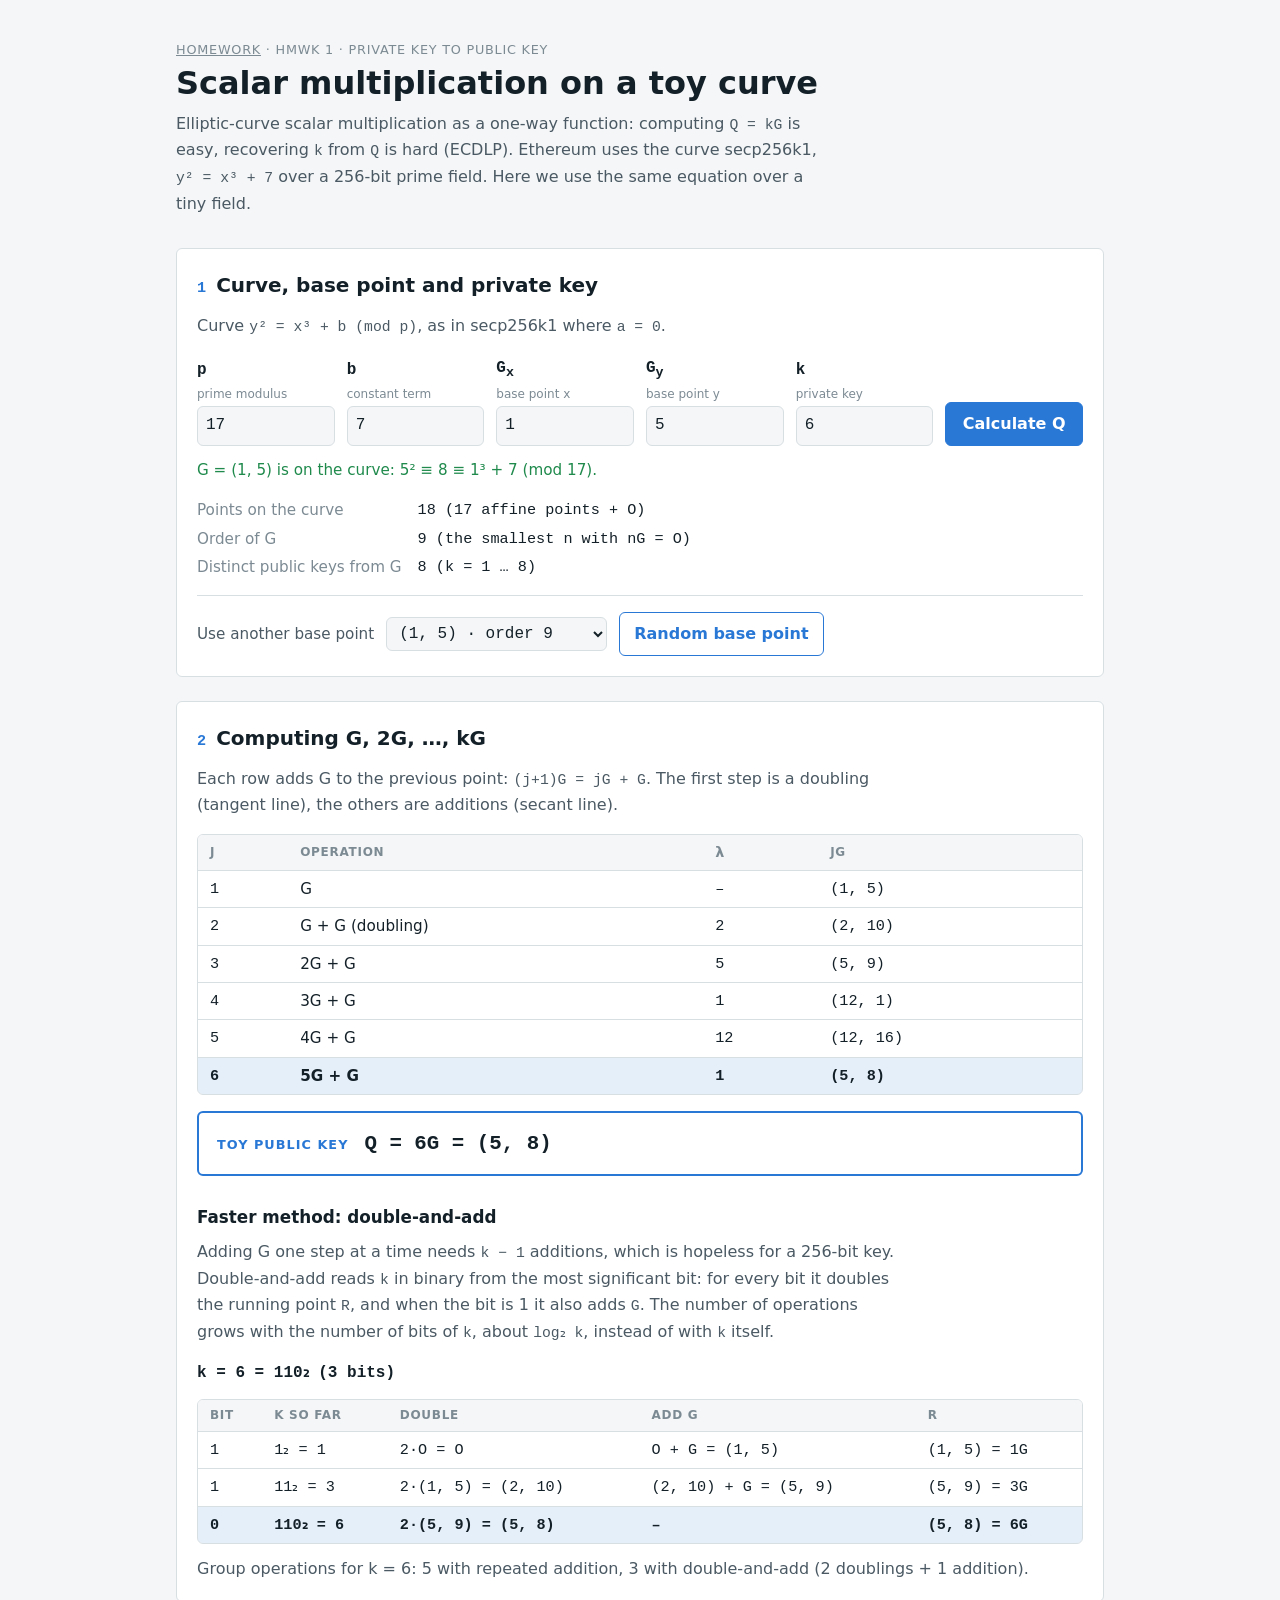
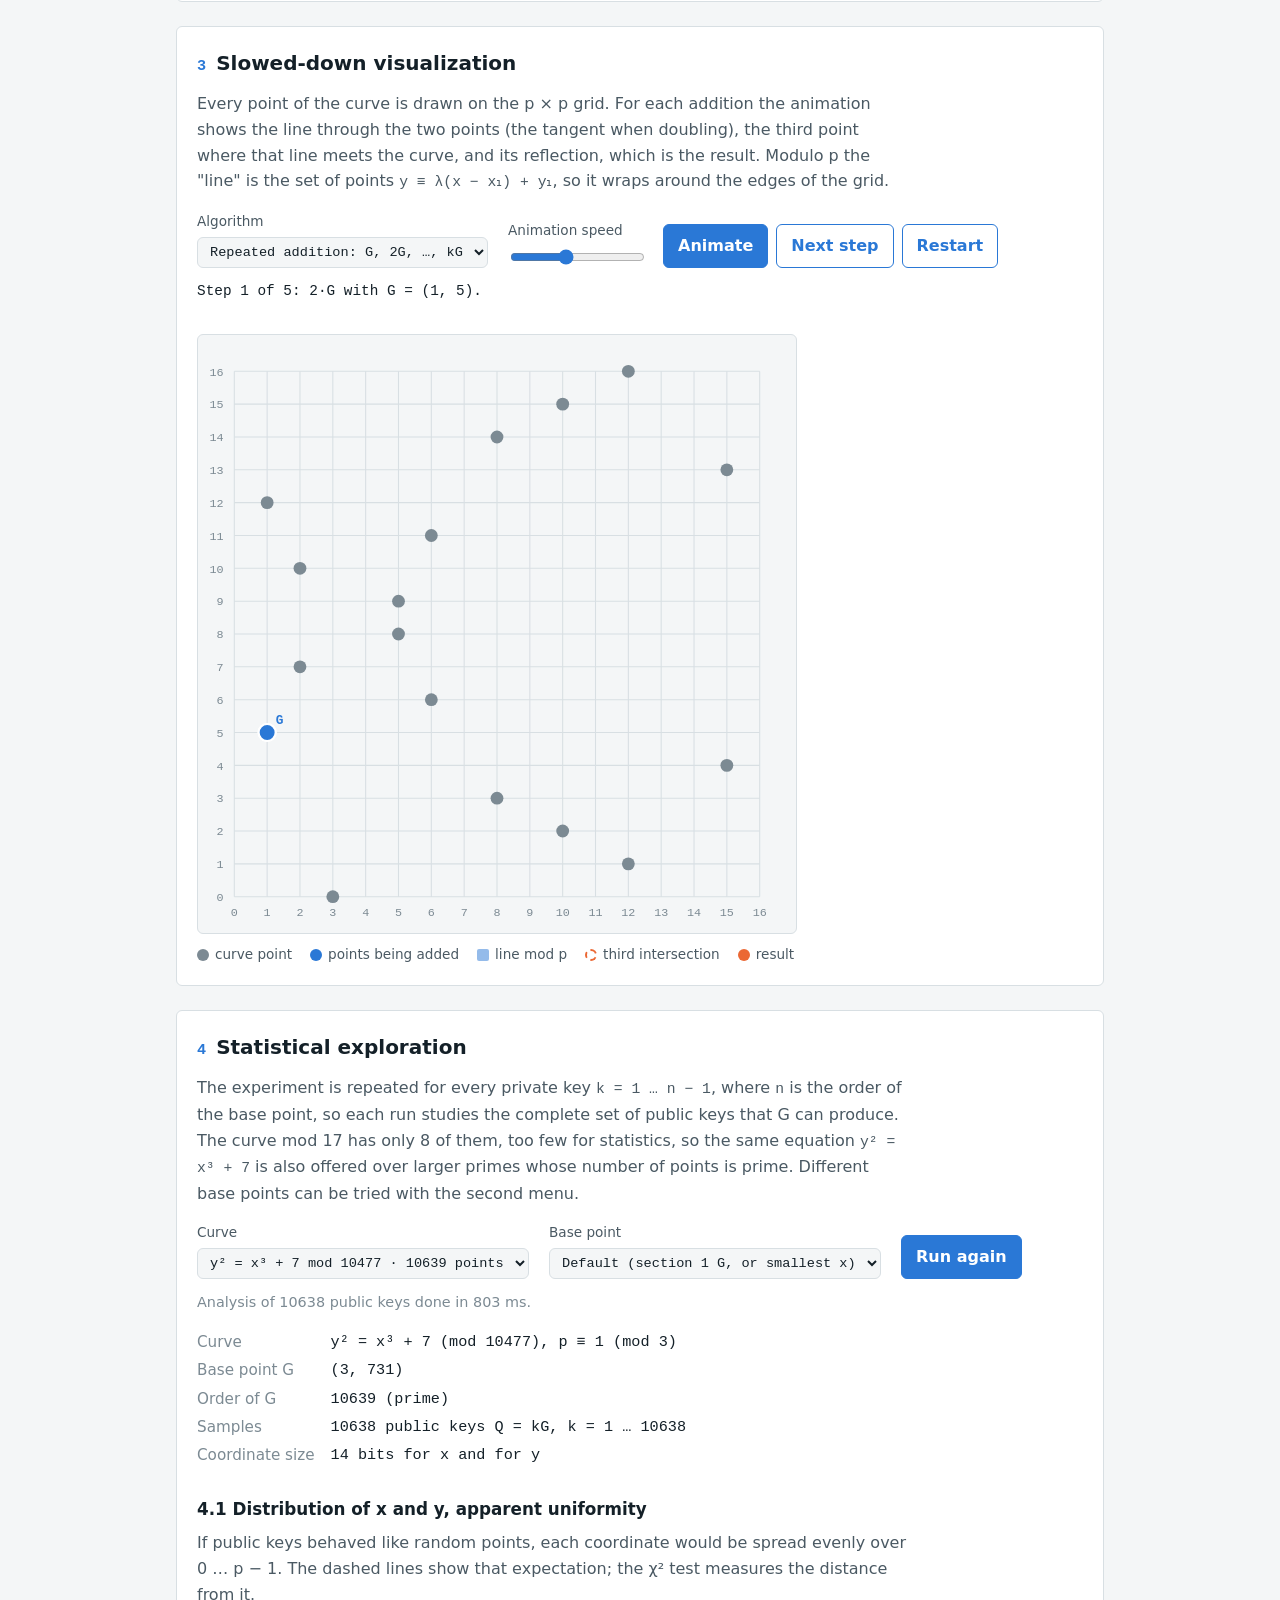
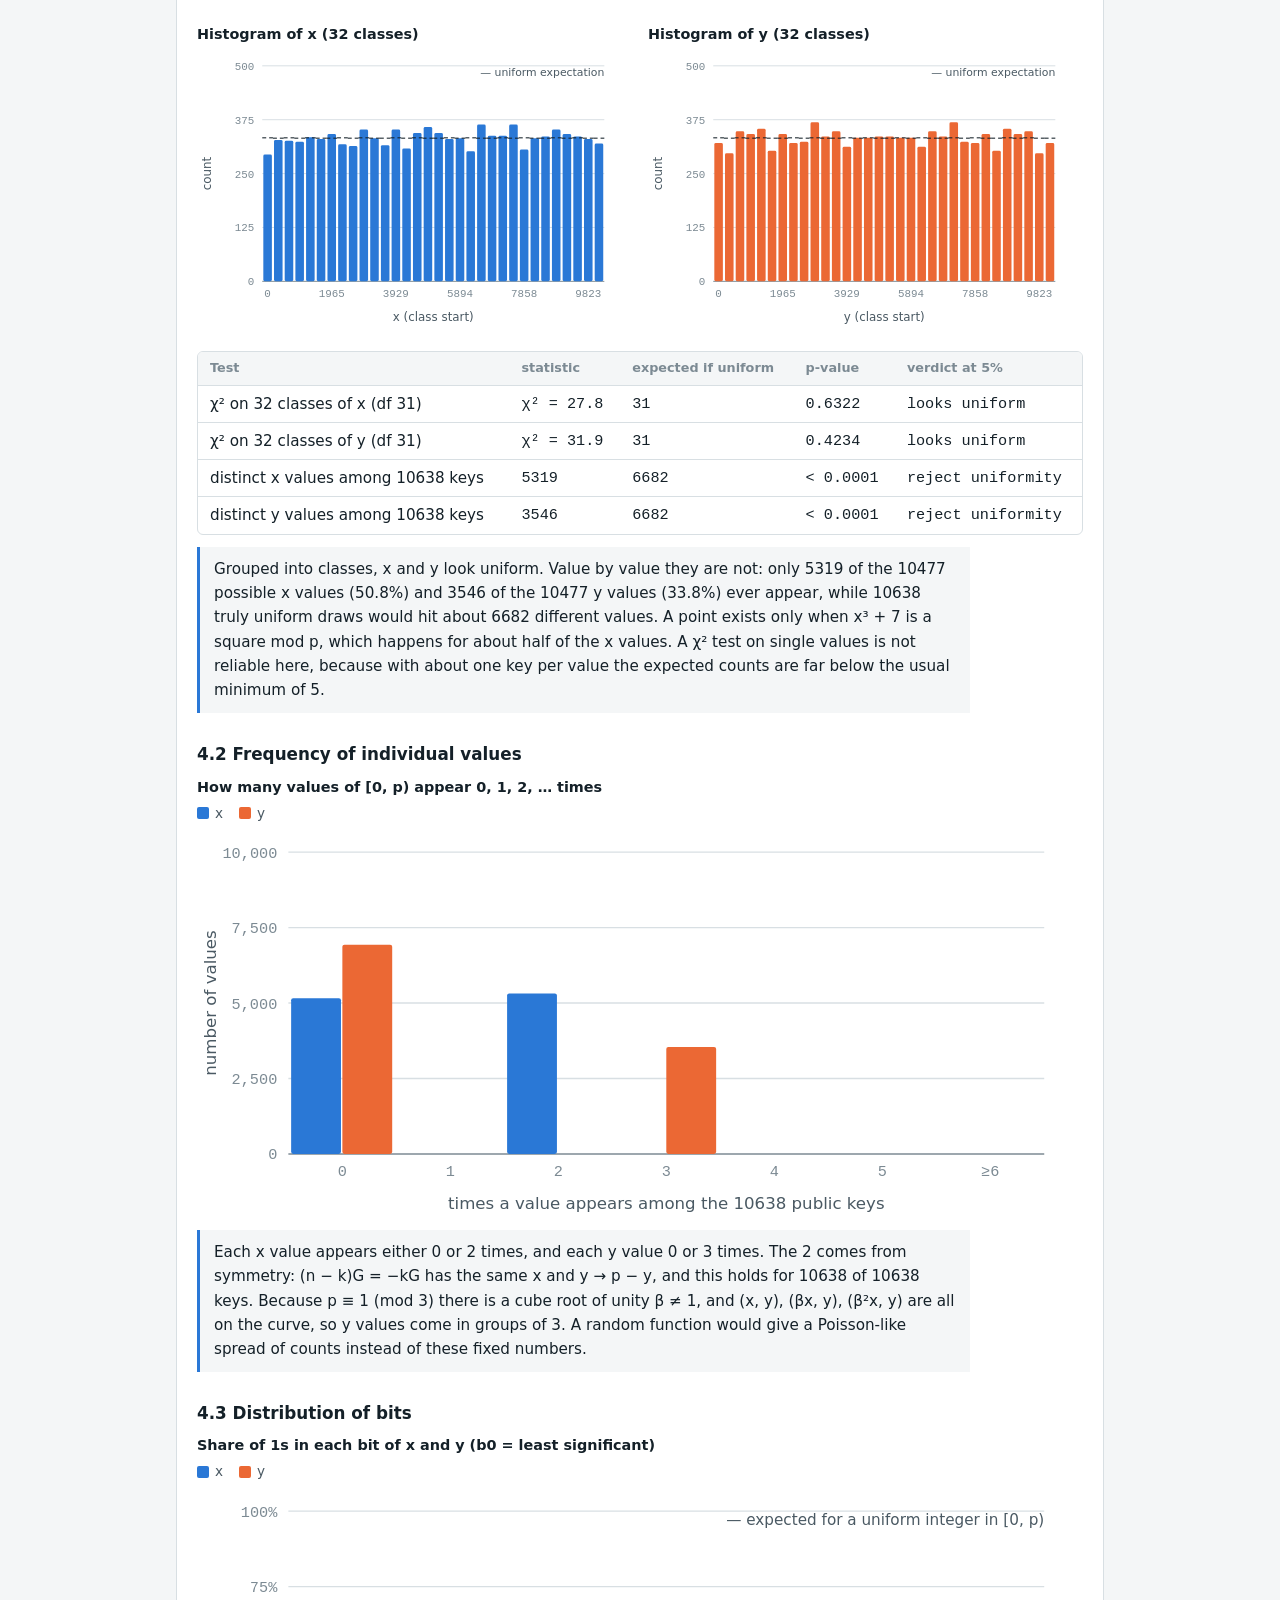
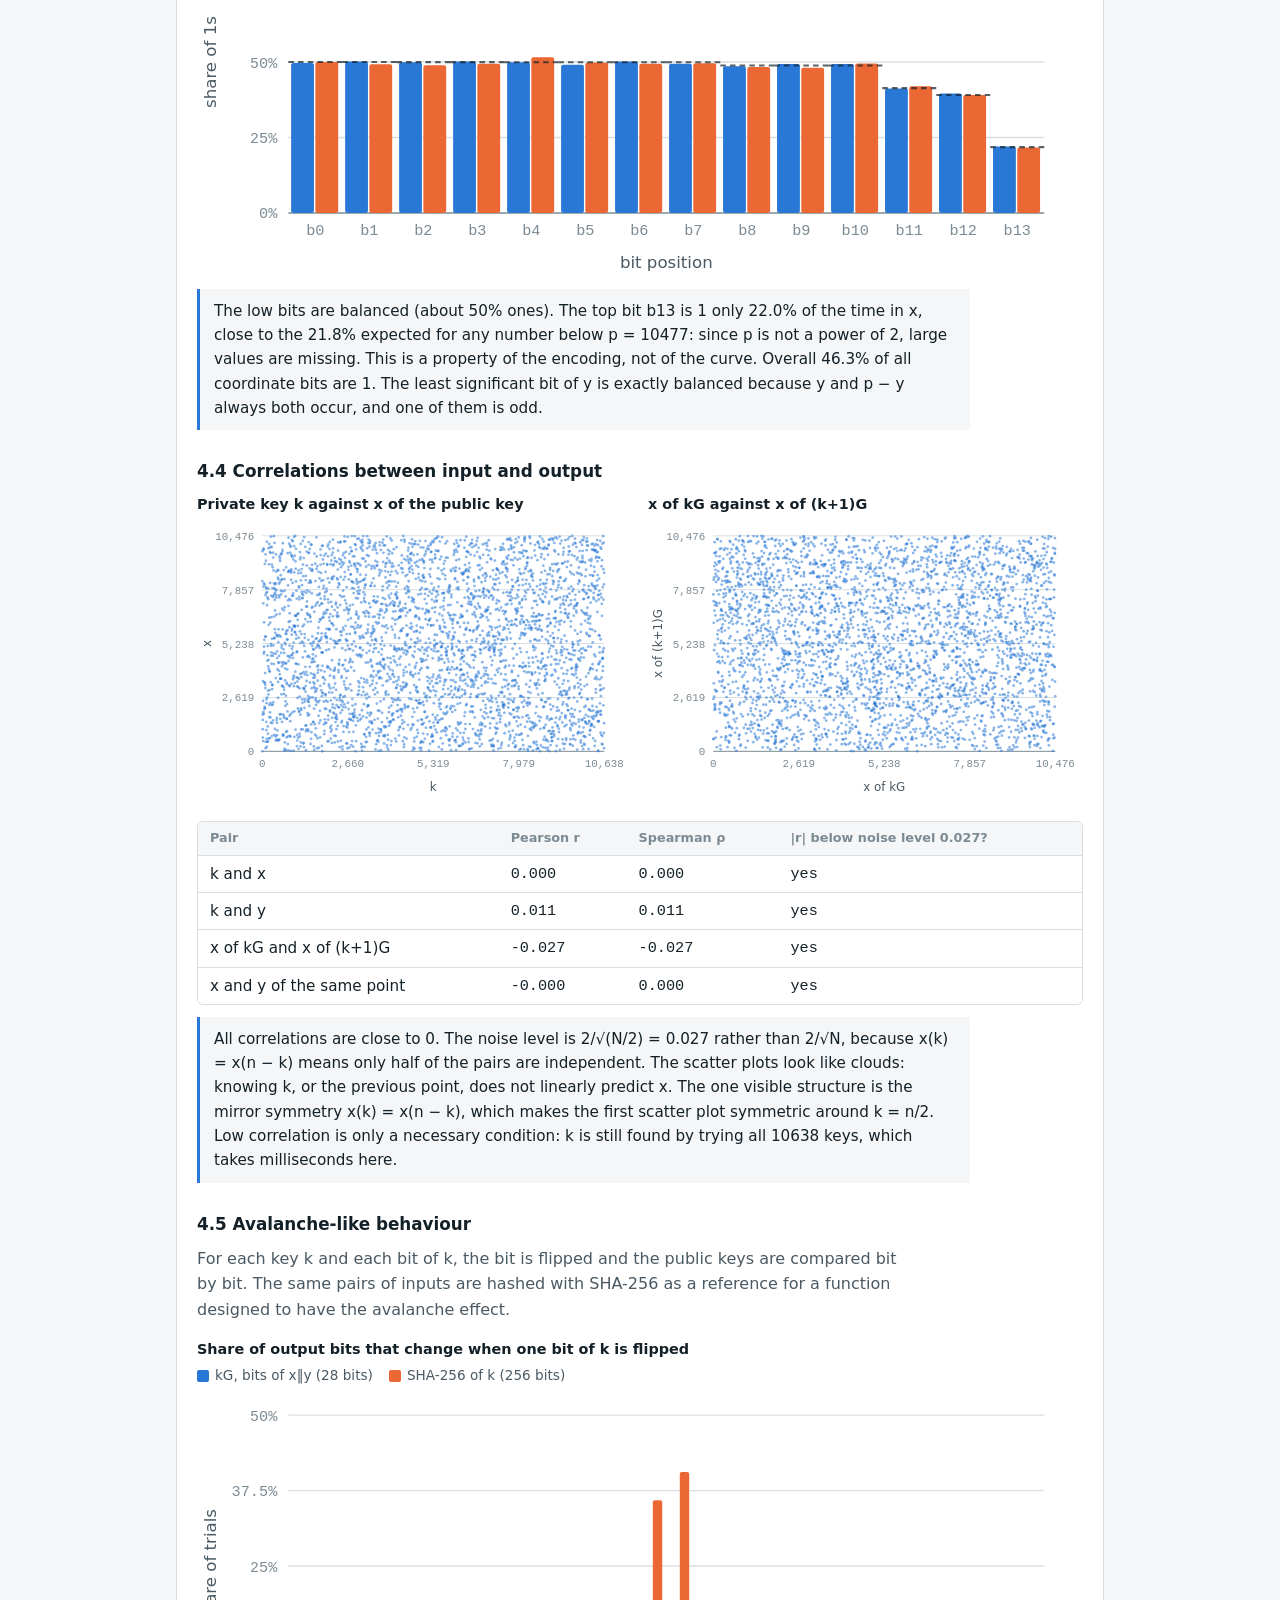
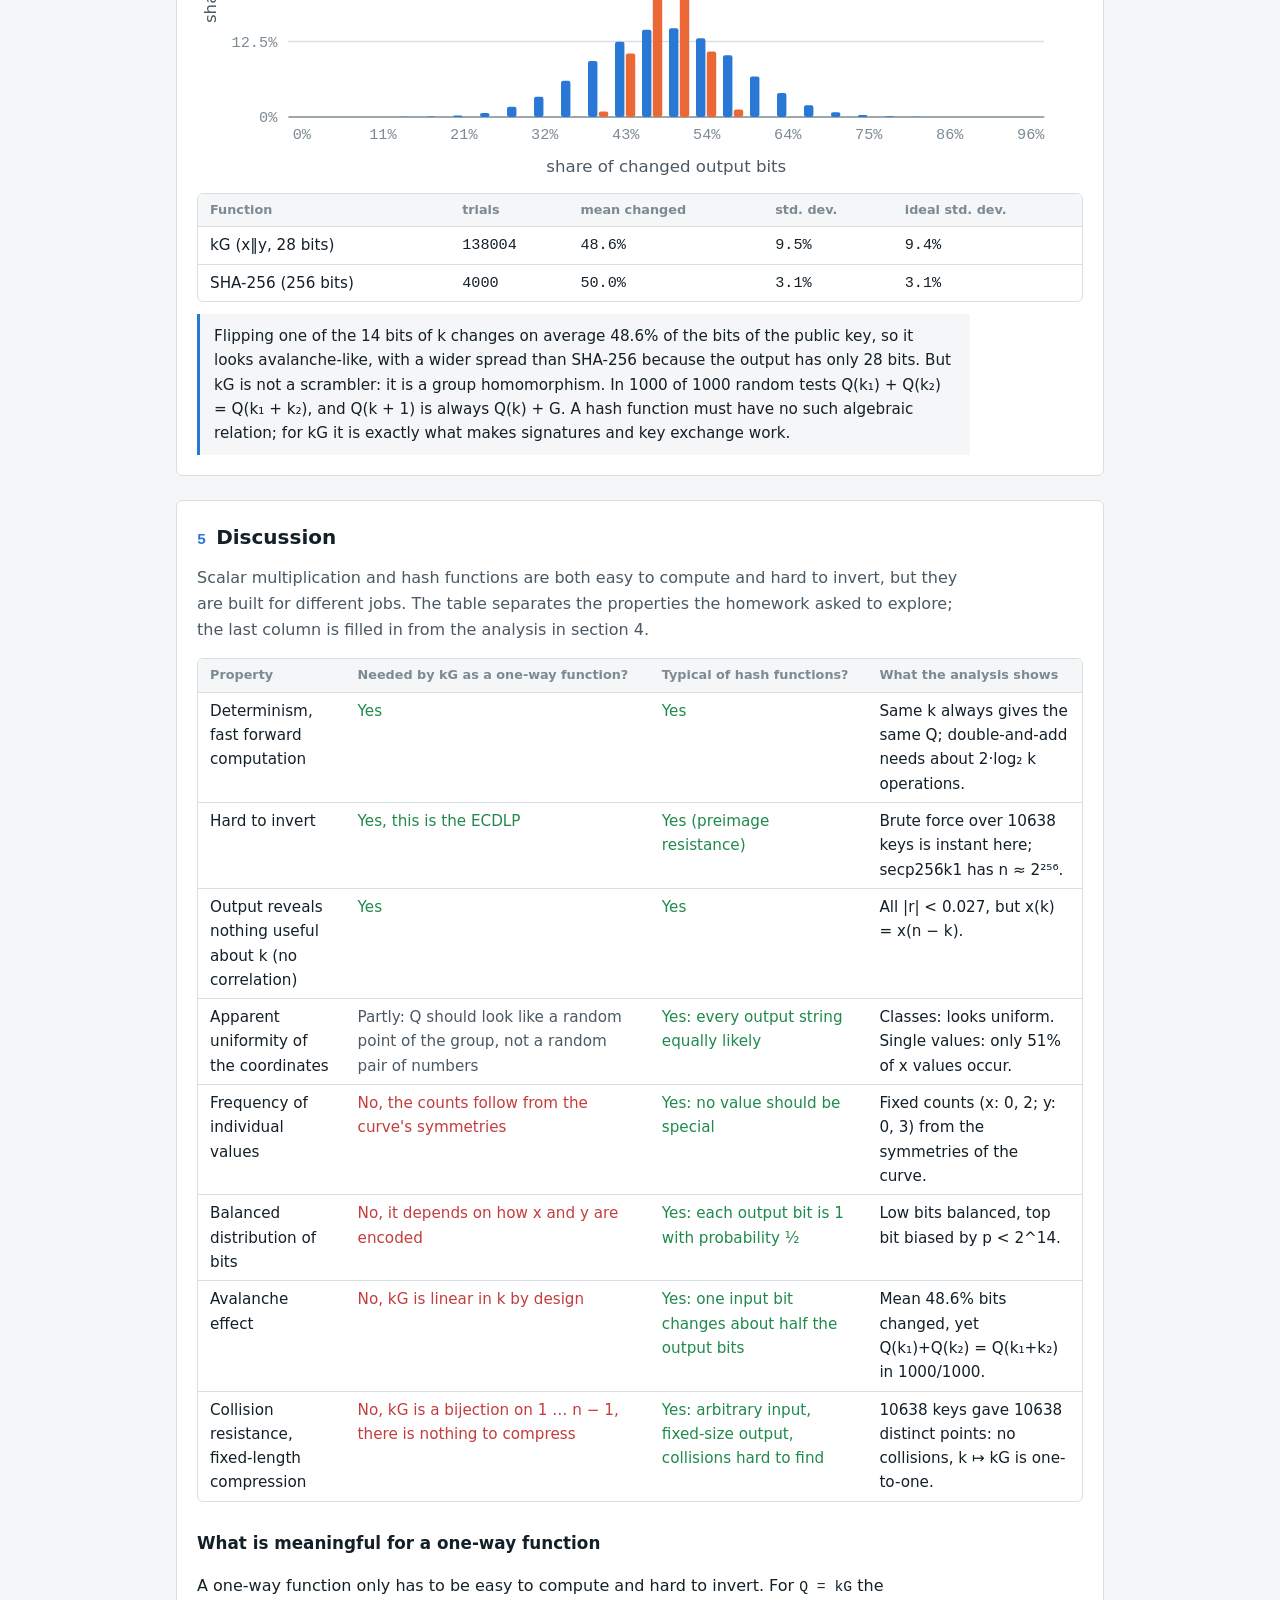
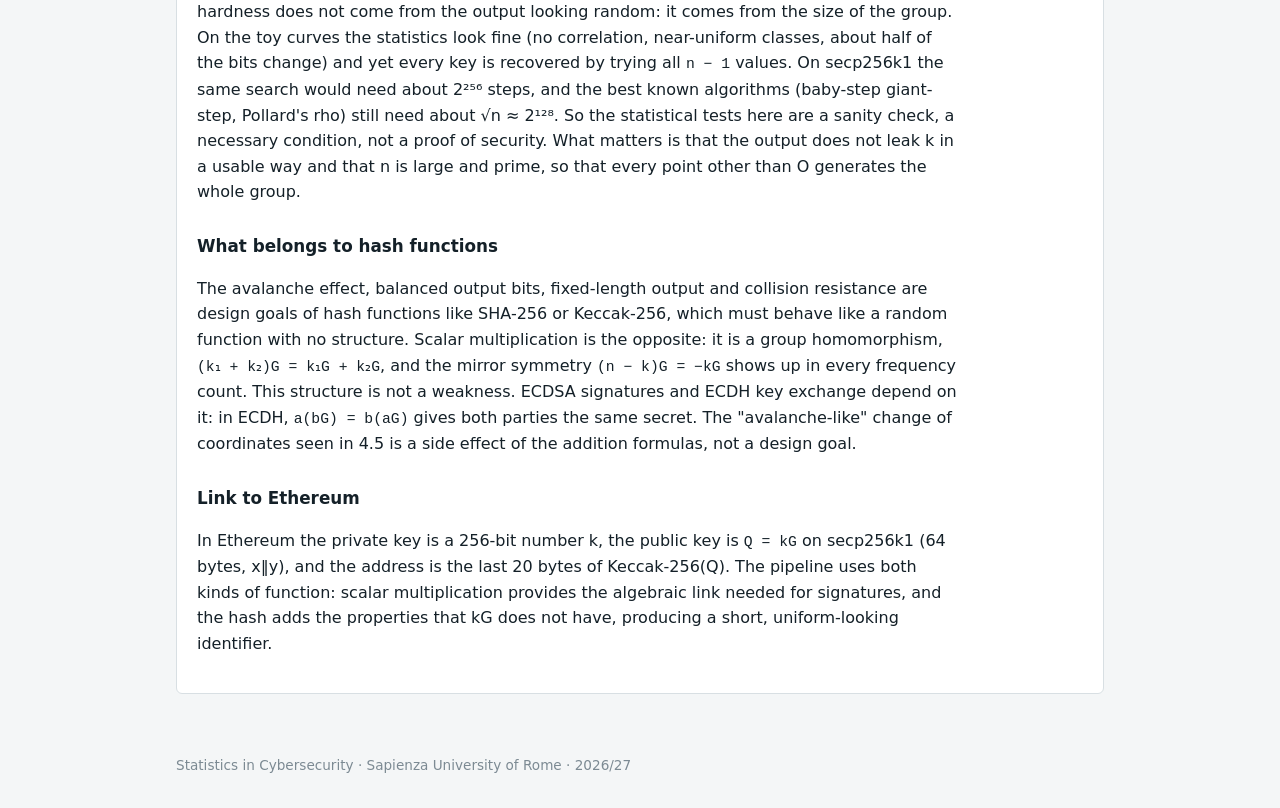
==== commit d6e799f4: "Rename titles and controls" ====
--- a/hw1.html
+++ b/hw1.html
@@ -3,13 +3,13 @@
 <head>
   <meta charset="utf-8">
   <meta name="viewport" content="width=device-width, initial-scale=1">
-  <title>HMWK 1 – Private key → public key</title>
+  <title>HMWK 1 – Scalar multiplication on a toy curve</title>
   <link rel="stylesheet" href="css/style.css">
 </head>
 <body>
   <header class="page-head">
-    <p class="eyebrow"><a href="index.html">Homework</a> · HMWK 1</p>
-    <h1>Private key → public key</h1>
+    <p class="eyebrow"><a href="index.html">Homework</a> · HMWK 1 · private key to public key</p>
+    <h1>Scalar multiplication on a toy curve</h1>
     <p class="lead">
       Elliptic-curve scalar multiplication as a one-way function: computing
       <span class="math">Q = kG</span> is easy, recovering <span class="math">k</span> from
@@ -39,7 +39,7 @@
         <label for="in-k"><span class="lbl">k</span> <span class="hint">private key</span>
           <input id="in-k" name="k" type="number" min="1" step="1" value="6" required>
         </label>
-        <button id="btn-compute" type="submit">Compute</button>
+        <button id="btn-compute" type="submit">Calculate Q</button>
       </form>
       <p id="param-error" class="error" role="alert" hidden></p>
       <p id="param-check" class="check"></p>
@@ -100,13 +100,13 @@
             <option value="dna">Double-and-add</option>
           </select>
         </label>
-        <label for="viz-speed">Speed
+        <label for="viz-speed">Animation speed
           <input id="viz-speed" type="range" min="150" max="2000" step="50" value="900">
         </label>
         <div class="viz-buttons">
-          <button id="viz-play" type="button">Play</button>
-          <button id="viz-step" type="button" class="secondary">Step</button>
-          <button id="viz-reset" type="button" class="secondary">Reset</button>
+          <button id="viz-play" type="button">Animate</button>
+          <button id="viz-step" type="button" class="secondary">Next step</button>
+          <button id="viz-reset" type="button" class="secondary">Restart</button>
         </div>
       </div>
       <p id="viz-caption" class="viz-caption" aria-live="polite"></p>
--- a/css/style.css
+++ b/css/style.css
@@ -9,6 +9,10 @@
   --accent-2: #eb6834;
   --good: #1f8a4c;
   --bad: #c43d3d;
+  --c-gen: #6250d6;
+  --c-sum: #c98500;
+  --c-der: #1a9e70;
+  --c-hash: #eb6834;
 
   --font-body: system-ui, -apple-system, "Segoe UI", Roboto, sans-serif;
   --font-mono: ui-monospace, "SF Mono", Menlo, Consolas, monospace;
@@ -27,6 +31,10 @@
     --accent-2: #d95926;
     --good: #3fb36f;
     --bad: #e66767;
+    --c-gen: #9085e9;
+    --c-sum: #e0a521;
+    --c-der: #2bbf8a;
+    --c-hash: #e8743f;
     color-scheme: dark;
   }
 }
@@ -281,3 +289,139 @@
 table.props td.partly { color: var(--ink-2); }
 #discussion p { max-width: 75ch; }
 #stats th, #discussion th { text-transform: none; letter-spacing: 0; font-size: 0.8rem; }
+
+.mono { font-family: var(--font-mono); font-size: 0.88rem; overflow-wrap: anywhere; word-break: break-all; }
+.wallet-form {
+  display: grid;
+  grid-template-columns: repeat(auto-fit, minmax(160px, 1fr));
+  gap: 12px;
+  align-items: end;
+}
+.wallet-form label { display: grid; gap: 4px; font-weight: 600; font-size: 0.9rem; }
+.wallet-form .wide { grid-column: 1 / -1; }
+textarea {
+  font: inherit;
+  font-family: var(--font-mono);
+  font-weight: 400;
+  padding: 8px;
+  border: 1px solid var(--line);
+  border-radius: var(--radius);
+  background: var(--bg);
+  color: var(--ink);
+  width: 100%;
+  resize: vertical;
+}
+textarea:focus-visible { outline: 2px solid var(--accent-2); outline-offset: 2px; }
+.form-buttons { display: flex; flex-wrap: wrap; gap: 8px; }
+
+.pipeline { list-style: none; counter-reset: step; margin: 20px 0 0; padding: 0; display: grid; gap: 0; }
+.step {
+  counter-increment: step;
+  position: relative;
+  padding: 14px 0 14px 44px;
+  border-left: 2px solid var(--line);
+  margin-left: 14px;
+  min-width: 0;
+}
+.step::before {
+  content: counter(step);
+  position: absolute;
+  left: -15px;
+  top: 12px;
+  width: 28px;
+  height: 28px;
+  border-radius: 50%;
+  background: var(--surface);
+  border: 2px solid var(--accent);
+  color: var(--accent);
+  font: 600 0.85rem/24px var(--font-mono);
+  text-align: center;
+}
+.step-head { display: flex; flex-wrap: wrap; gap: 6px 8px; align-items: center; }
+.step-title { font-weight: 700; font-size: 1.05rem; margin-right: 4px; }
+.step-text { margin: 6px 0 8px; color: var(--ink-2); max-width: 75ch; font-size: 0.95rem; }
+.step-value { display: grid; grid-template-columns: 7.5rem 1fr; gap: 4px 12px; margin-top: 4px; }
+.step-value > * { min-width: 0; }
+.value-label { color: var(--ink-3); font-size: 0.8rem; padding-top: 2px; }
+.badge {
+  font: 600 0.75rem var(--font-mono);
+  padding: 2px 8px;
+  border-radius: 999px;
+  background: var(--ink);
+  color: var(--surface);
+}
+.chip {
+  display: inline-block;
+  font-size: 0.75rem;
+  padding: 1px 8px;
+  border-radius: 999px;
+  border: 1px solid var(--chip, var(--ink-3));
+  color: var(--ink);
+  background: color-mix(in srgb, var(--chip, var(--ink-3)) 16%, transparent);
+  white-space: nowrap;
+}
+.c-gen { --chip: var(--c-gen); }
+.c-enc { --chip: var(--ink-3); }
+.c-sum { --chip: var(--c-sum); }
+.c-der { --chip: var(--c-der); }
+.c-pkc { --chip: var(--accent); }
+.c-hash { --chip: var(--c-hash); }
+
+.words { display: flex; flex-wrap: wrap; gap: 6px; }
+.word {
+  display: grid;
+  gap: 1px;
+  padding: 4px 8px;
+  border: 1px solid var(--line);
+  border-radius: var(--radius);
+  background: var(--bg);
+  min-width: 0;
+}
+.word-text { font-weight: 600; }
+.word-index { font: 0.7rem var(--font-mono); color: var(--ink-3); }
+.word-bits { font: 0.7rem var(--font-mono); color: var(--ink-2); letter-spacing: 0.02em; }
+.cs-bit { color: var(--c-sum); font-weight: 700; }
+.path-levels { display: grid; gap: 4px; }
+.path-level { display: grid; grid-template-columns: minmax(0, 11rem) minmax(0, 11rem) minmax(0, 1fr); gap: 8px; font-size: 0.85rem; }
+.path-label { font-family: var(--font-mono); font-weight: 600; overflow-wrap: anywhere; }
+.path-name { color: var(--ink-2); }
+.dim { color: var(--ink-3); }
+.tail { color: var(--c-hash); font-weight: 700; }
+.addr-chars { font-family: var(--font-mono); font-size: 1rem; overflow-wrap: anywhere; word-break: break-all; }
+.addr-chars .upper { color: var(--c-hash); font-weight: 700; }
+.addr-chars .lower { color: var(--accent); }
+.addr-chars .digit { color: var(--ink-3); }
+.result-note { flex-basis: 100%; color: var(--good); font-size: 0.9rem; }
+#final-address .result-value { overflow-wrap: anywhere; font-size: 1.1rem; }
+
+.cards { display: grid; grid-template-columns: repeat(auto-fit, minmax(260px, 1fr)); gap: 14px; }
+.card { border: 1px solid var(--line); border-radius: var(--radius); padding: 14px 16px; background: var(--bg); min-width: 0; }
+.card h3 { margin: 0 0 8px; font-size: 1rem; display: flex; flex-wrap: wrap; gap: 6px; align-items: center; }
+.card p { margin: 0 0 8px; font-size: 0.95rem; }
+.card p:last-child { margin-bottom: 0; }
+
+.timeline { list-style: none; margin: 0 0 16px; padding: 0; display: grid; gap: 0; }
+.timeline li {
+  display: grid;
+  grid-template-columns: 4rem 1fr;
+  gap: 12px;
+  padding: 8px 0;
+  border-bottom: 1px solid var(--line);
+}
+.timeline li:last-child { border-bottom: 0; }
+.timeline .year { font: 700 1rem var(--font-mono); color: var(--accent); font-variant-numeric: tabular-nums; }
+
+.hash-label { display: grid; gap: 4px; font-weight: 600; font-size: 0.9rem; max-width: 520px; }
+.hash-demo { display: grid; grid-template-columns: max-content 1fr; gap: 6px 16px; margin: 12px 0 0; }
+.hash-demo dt { font-weight: 600; font-size: 0.9rem; }
+.hash-demo dd { margin: 0; min-width: 0; }
+.why-list { display: grid; gap: 10px; padding-left: 20px; max-width: 80ch; }
+#why p, #history .note { max-width: 80ch; }
+#standards td.num, .props td.num { white-space: nowrap; font-family: var(--font-mono); }
+@media (max-width: 600px) {
+  .step { padding-left: 26px; }
+  .step-value { grid-template-columns: 1fr; gap: 2px; }
+  .path-level { grid-template-columns: 1fr; padding-bottom: 6px; border-bottom: 1px solid var(--line); }
+  .timeline li { grid-template-columns: 3.2rem 1fr; }
+  section { padding: 16px 14px; }
+}
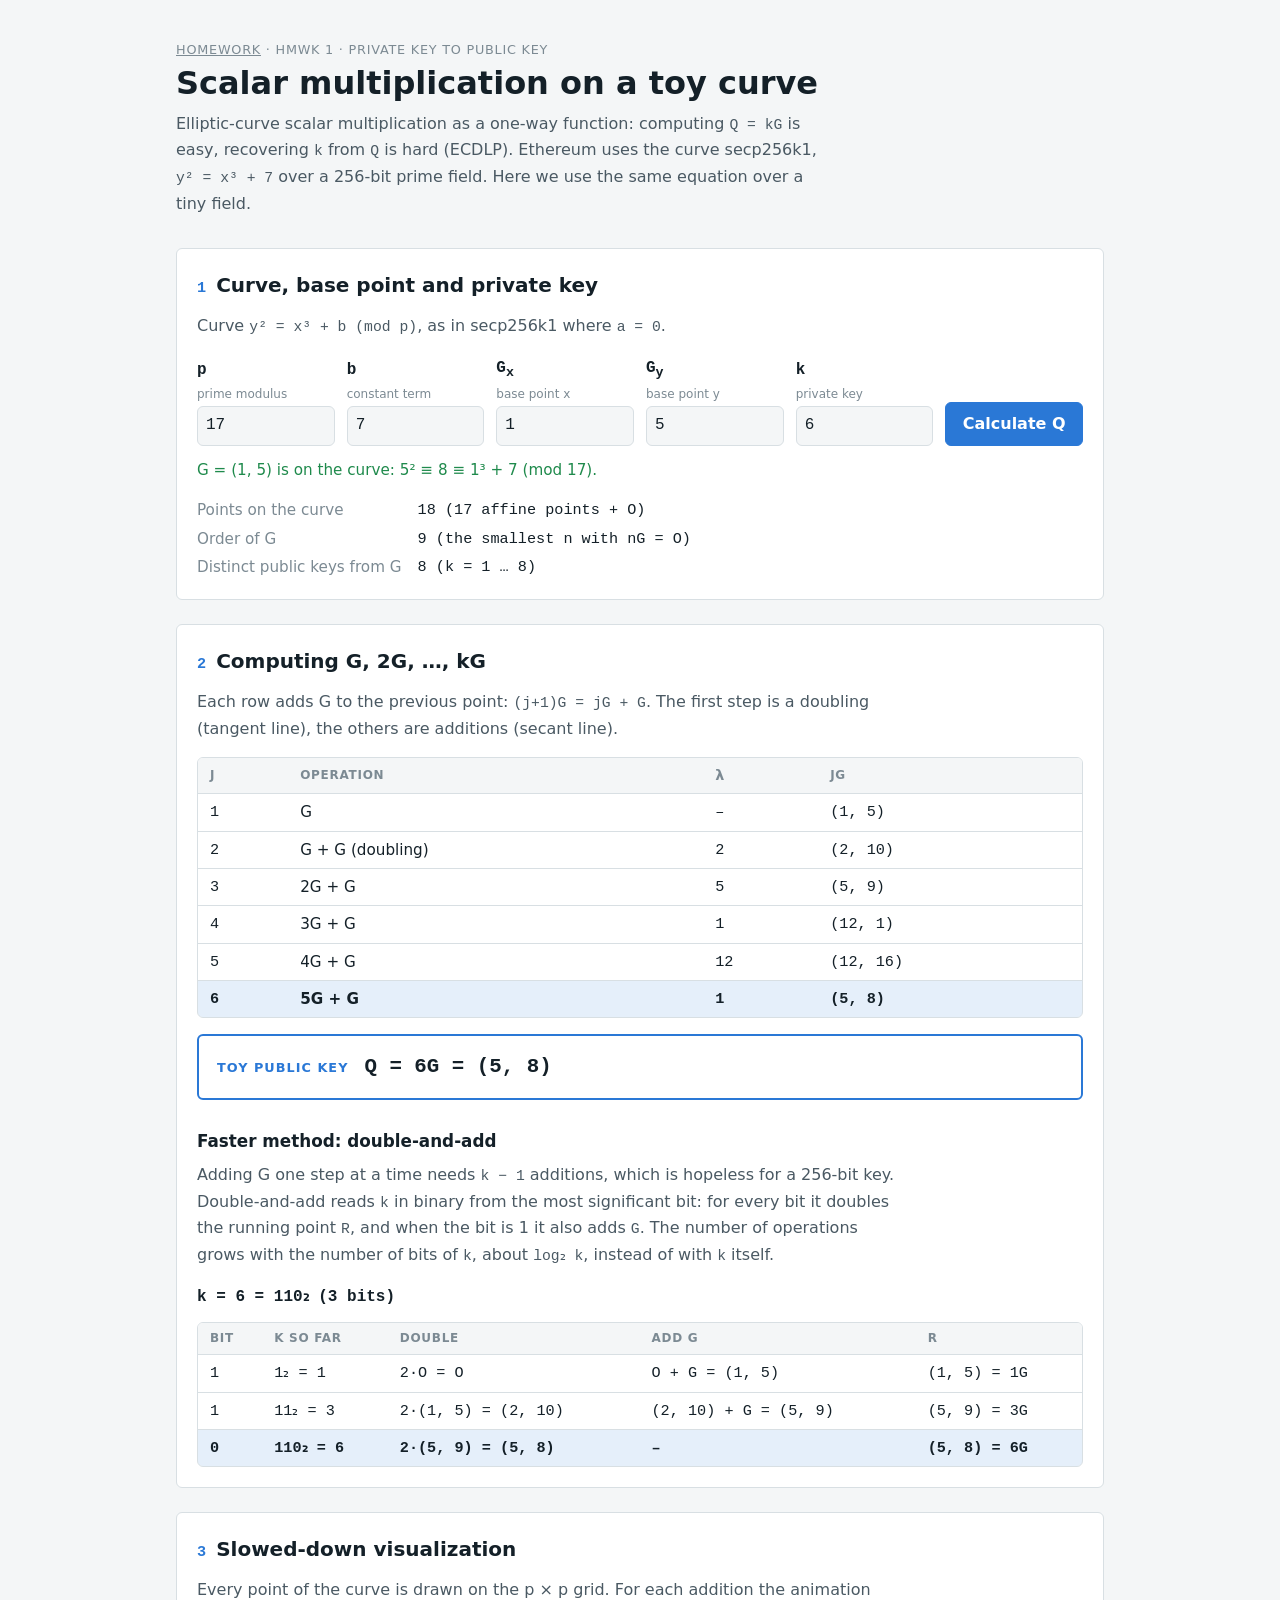
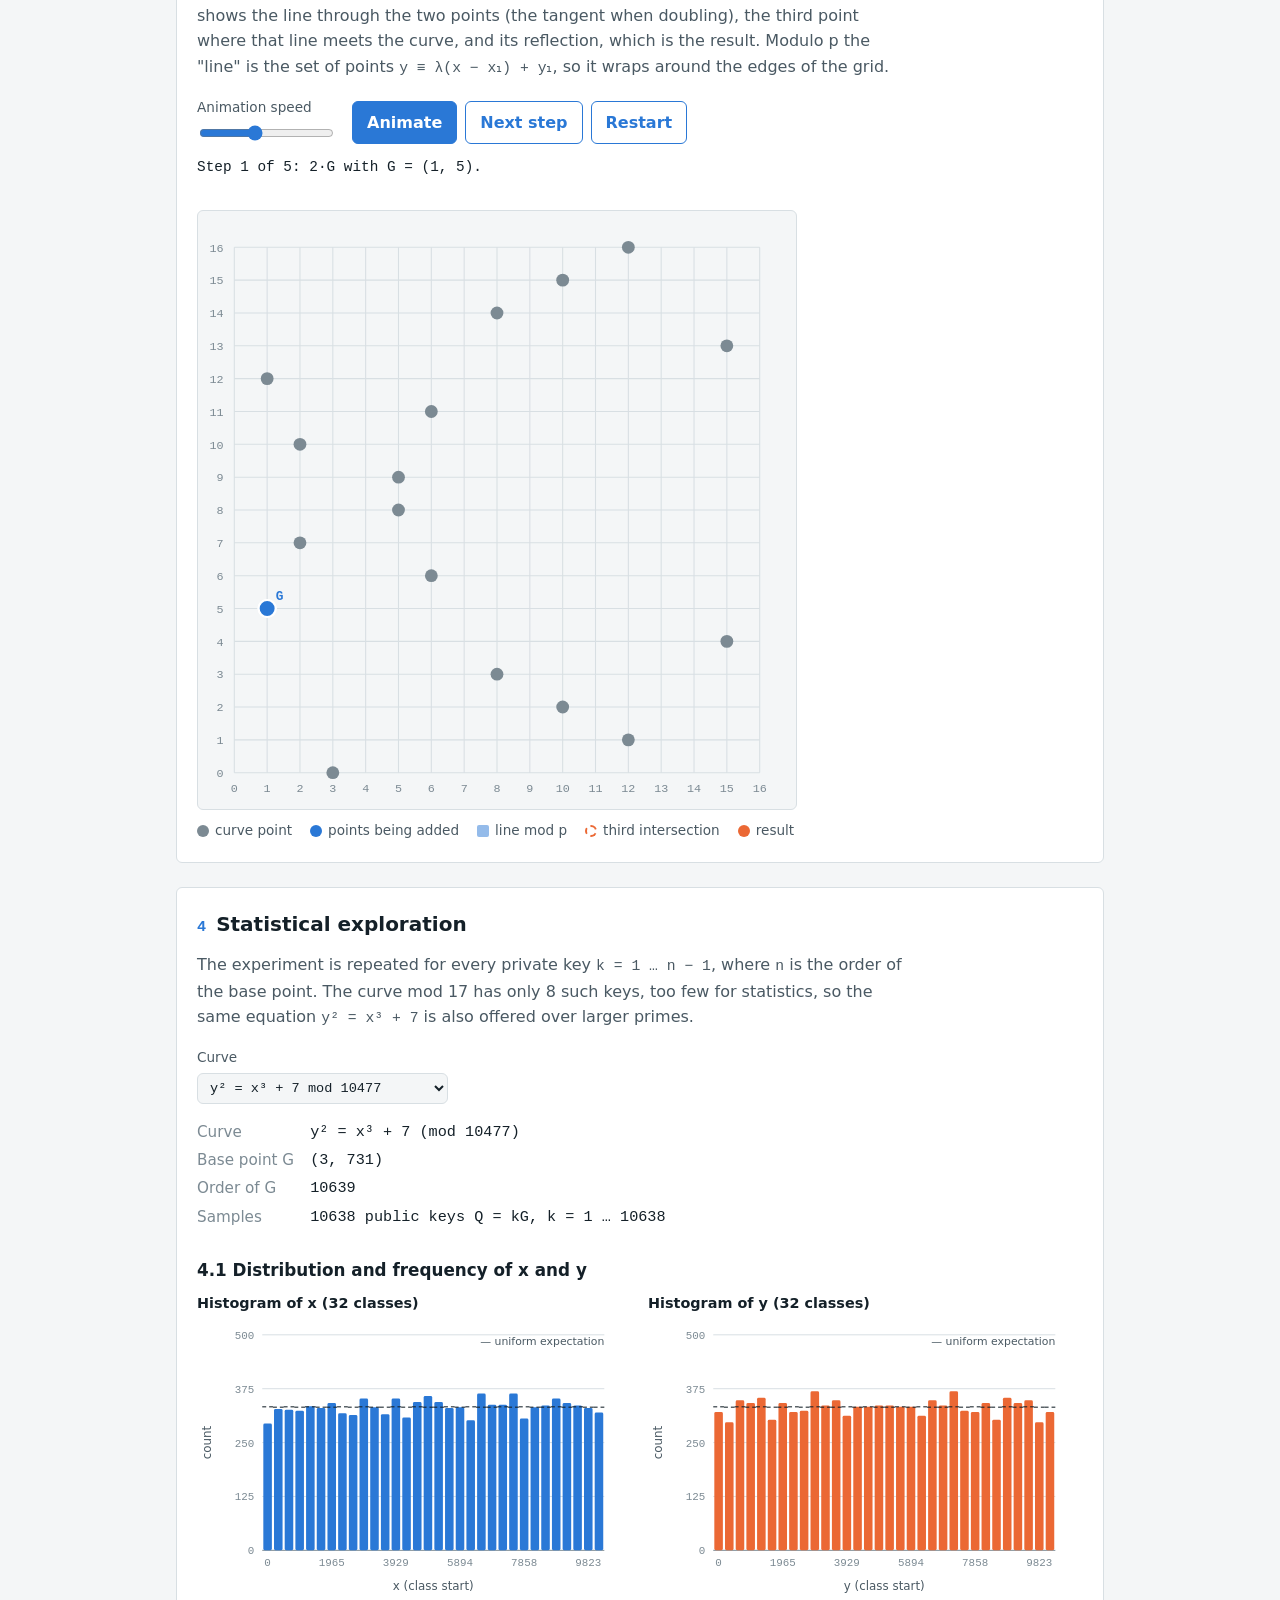
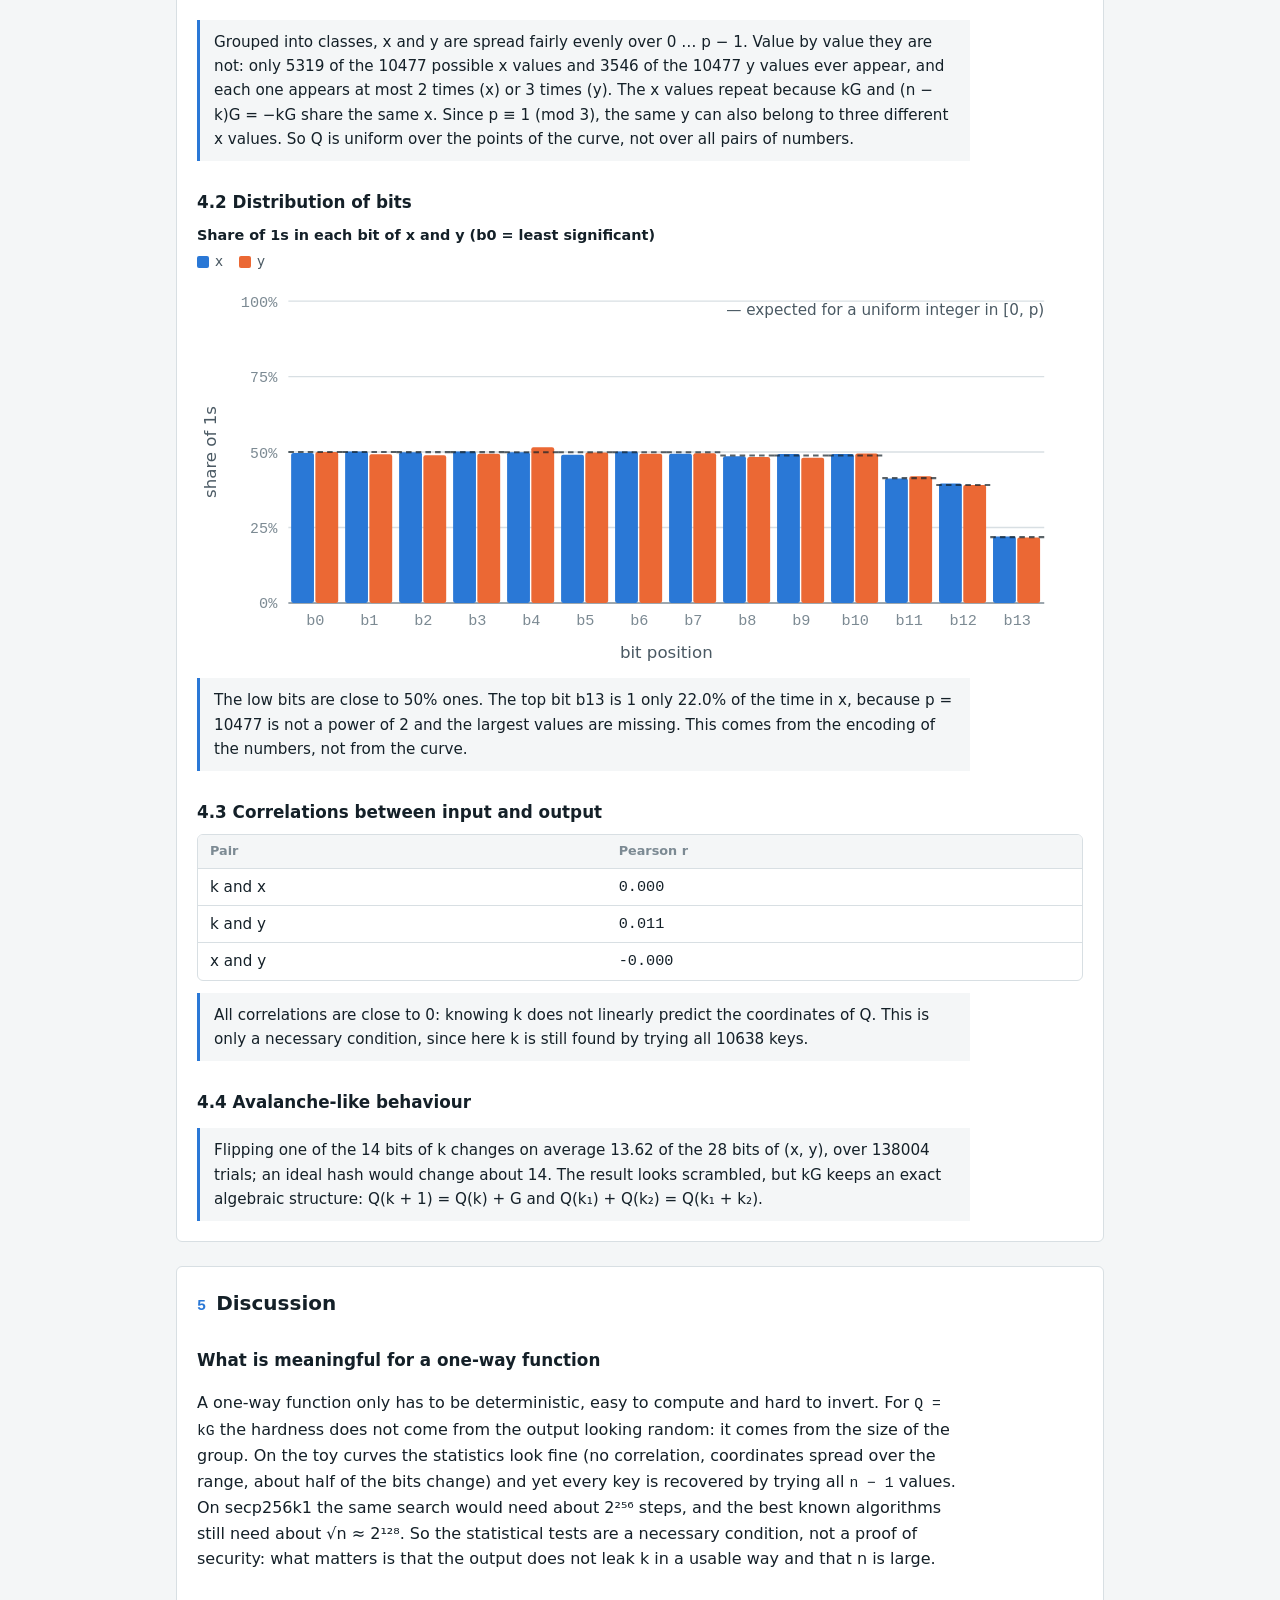
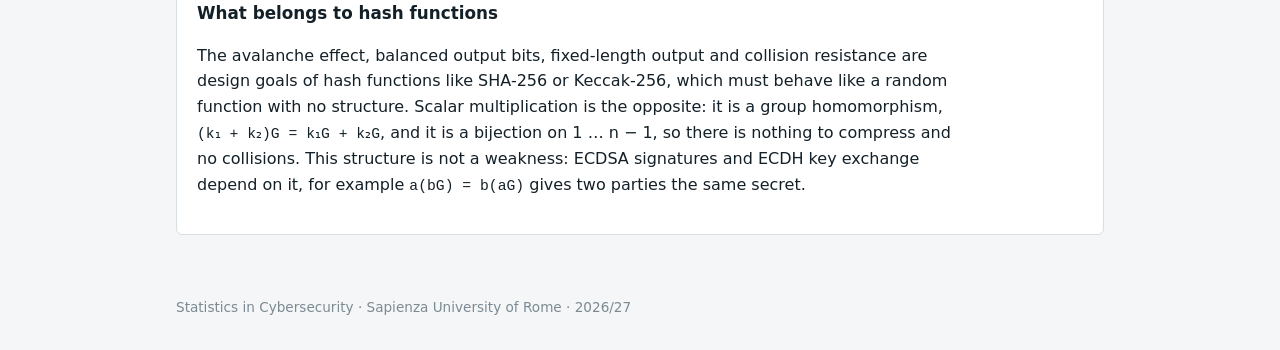
==== commit 0a71ed11: "Adjustments" ====
--- a/hw1.html
+++ b/hw1.html
@@ -44,11 +44,6 @@
       <p id="param-error" class="error" role="alert" hidden></p>
       <p id="param-check" class="check"></p>
       <dl id="curve-info" class="facts"></dl>
-      <div class="base-picker">
-        <label for="in-base">Use another base point</label>
-        <select id="in-base"></select>
-        <button id="btn-random-g" type="button" class="secondary">Random base point</button>
-      </div>
     </section>
 
     <section id="compute">
@@ -82,7 +77,6 @@
           <tbody></tbody>
         </table>
       </div>
-      <p id="dna-compare" class="compare"></p>
     </section>
 
     <section id="visual">
@@ -94,12 +88,6 @@
         <span class="math">y ≡ λ(x − x₁) + y₁</span>, so it wraps around the edges of the grid.
       </p>
       <div class="viz-controls">
-        <label for="viz-mode">Algorithm
-          <select id="viz-mode">
-            <option value="sequential">Repeated addition: G, 2G, …, kG</option>
-            <option value="dna">Double-and-add</option>
-          </select>
-        </label>
         <label for="viz-speed">Animation speed
           <input id="viz-speed" type="range" min="150" max="2000" step="50" value="900">
         </label>
@@ -126,98 +114,51 @@
       <h2><span class="sec-num">4</span> Statistical exploration</h2>
       <p class="note">
         The experiment is repeated for every private key <span class="math">k = 1 … n − 1</span>, where
-        <span class="math">n</span> is the order of the base point, so each run studies the complete set of public keys
-        that G can produce. The curve mod 17 has only 8 of them, too few for statistics, so the same equation
-        <span class="math">y² = x³ + 7</span> is also offered over larger primes whose number of points is prime.
-        Different base points can be tried with the second menu.
+        <span class="math">n</span> is the order of the base point. The curve mod 17 has only 8 such keys, too few for
+        statistics, so the same equation <span class="math">y² = x³ + 7</span> is also offered over larger primes.
       </p>
       <div class="stats-controls">
         <label for="st-curve">Curve
           <select id="st-curve">
             <option value="current">Curve and G from section 1</option>
-            <option value="1051">y² = x³ + 7 mod 1051 · 1093 points</option>
-            <option value="10477" selected>y² = x³ + 7 mod 10477 · 10639 points</option>
-            <option value="65167">y² = x³ + 7 mod 65167 · 64879 points</option>
+            <option value="1051">y² = x³ + 7 mod 1051</option>
+            <option value="10477" selected>y² = x³ + 7 mod 10477</option>
           </select>
         </label>
-        <label for="st-base">Base point
-          <select id="st-base">
-            <option value="default">Default (section 1 G, or smallest x)</option>
-            <option value="random">Random valid point</option>
-          </select>
-        </label>
-        <button id="st-run" type="button">Run again</button>
       </div>
       <p id="st-status" class="status" aria-live="polite"></p>
       <dl id="st-summary" class="facts"></dl>
 
-      <h3>4.1 Distribution of x and y, apparent uniformity</h3>
-      <p class="note">If public keys behaved like random points, each coordinate would be spread evenly over 0 … p − 1. The dashed lines show that expectation; the χ² test measures the distance from it.</p>
+      <h3>4.1 Distribution and frequency of x and y</h3>
       <div class="chart-grid">
         <div id="ch-x"></div>
         <div id="ch-y"></div>
       </div>
-      <div id="st-uniform" class="table-wrap"></div>
       <p id="st-uniform-text" class="finding"></p>
 
-      <h3>4.2 Frequency of individual values</h3>
-      <div id="ch-mult"></div>
-      <p id="st-mult-text" class="finding"></p>
-
-      <h3>4.3 Distribution of bits</h3>
+      <h3>4.2 Distribution of bits</h3>
       <div id="ch-bits"></div>
       <p id="st-bits-text" class="finding"></p>
 
-      <h3>4.4 Correlations between input and output</h3>
-      <div class="chart-grid">
-        <div id="ch-scatter"></div>
-        <div id="ch-scatter-lag"></div>
-      </div>
+      <h3>4.3 Correlations between input and output</h3>
       <div id="st-corr" class="table-wrap"></div>
       <p id="st-corr-text" class="finding"></p>
 
-      <h3>4.5 Avalanche-like behaviour</h3>
-      <p class="note">For each key k and each bit of k, the bit is flipped and the public keys are compared bit by bit. The same pairs of inputs are hashed with SHA-256 as a reference for a function designed to have the avalanche effect.</p>
-      <div id="ch-aval"></div>
-      <div id="st-aval" class="table-wrap"></div>
+      <h3>4.4 Avalanche-like behaviour</h3>
       <p id="st-aval-text" class="finding"></p>
     </section>
 
     <section id="discussion">
       <h2><span class="sec-num">5</span> Discussion</h2>
-      <p class="note">
-        Scalar multiplication and hash functions are both easy to compute and hard to invert, but they are built for
-        different jobs. The table separates the properties the homework asked to explore; the last column is filled in
-        from the analysis in section 4.
-      </p>
-      <div class="table-wrap">
-        <table class="props">
-          <thead>
-            <tr><th scope="col">Property</th><th scope="col">Needed by kG as a one-way function?</th><th scope="col">Typical of hash functions?</th><th scope="col">What the analysis shows</th></tr>
-          </thead>
-          <tbody>
-            <tr><td>Determinism, fast forward computation</td><td class="yes">Yes</td><td class="yes">Yes</td><td>Same k always gives the same Q; double-and-add needs about 2·log₂ k operations.</td></tr>
-            <tr><td>Hard to invert</td><td class="yes">Yes, this is the ECDLP</td><td class="yes">Yes (preimage resistance)</td><td id="obs-inversion"></td></tr>
-            <tr><td>Output reveals nothing useful about k (no correlation)</td><td class="yes">Yes</td><td class="yes">Yes</td><td id="obs-corr"></td></tr>
-            <tr><td>Apparent uniformity of the coordinates</td><td class="partly">Partly: Q should look like a random point of the group, not a random pair of numbers</td><td class="yes">Yes: every output string equally likely</td><td id="obs-uniform"></td></tr>
-            <tr><td>Frequency of individual values</td><td class="no">No, the counts follow from the curve's symmetries</td><td class="yes">Yes: no value should be special</td><td id="obs-freq"></td></tr>
-            <tr><td>Balanced distribution of bits</td><td class="no">No, it depends on how x and y are encoded</td><td class="yes">Yes: each output bit is 1 with probability ½</td><td id="obs-bits"></td></tr>
-            <tr><td>Avalanche effect</td><td class="no">No, kG is linear in k by design</td><td class="yes">Yes: one input bit changes about half the output bits</td><td id="obs-aval"></td></tr>
-            <tr><td>Collision resistance, fixed-length compression</td><td class="no">No, kG is a bijection on 1 … n − 1, there is nothing to compress</td><td class="yes">Yes: arbitrary input, fixed-size output, collisions hard to find</td><td id="obs-collision"></td></tr>
-          </tbody>
-        </table>
-      </div>
 
       <h3>What is meaningful for a one-way function</h3>
       <p>
-        A one-way function only has to be easy to compute and hard to invert. For <span class="math">Q = kG</span> the
+        A one-way function only has to be deterministic, easy to compute and hard to invert. For <span class="math">Q = kG</span> the
         hardness does not come from the output looking random: it comes from the size of the group. On the toy curves the
-        statistics look fine (no correlation, near-uniform classes, about half of the bits change) and yet every key is
+        statistics look fine (no correlation, coordinates spread over the range, about half of the bits change) and yet every key is
         recovered by trying all <span class="math">n − 1</span> values. On secp256k1 the same search would need about
-        2²⁵⁶ steps, and the best known algorithms (baby-step giant-step, Pollard's rho) still need about
-        √n ≈ 2¹²⁸. So the statistical tests here are a sanity check, a necessary condition, not a proof of security.
-        What matters is that the output does not leak k in a usable way and that n is large and prime, so that every
-        point other than O generates the whole group.
+        2²⁵⁶ steps, and the best known algorithms still need about √n ≈ 2¹²⁸. So the statistical tests are a necessary
+        condition, not a proof of security: what matters is that the output does not leak k in a usable way and that n is large.
       </p>
 
       <h3>What belongs to hash functions</h3>
@@ -225,24 +166,14 @@
         The avalanche effect, balanced output bits, fixed-length output and collision resistance are design goals of
         hash functions like SHA-256 or Keccak-256, which must behave like a random function with no structure.
         Scalar multiplication is the opposite: it is a group homomorphism, <span class="math">(k₁ + k₂)G = k₁G + k₂G</span>,
-        and the mirror symmetry <span class="math">(n − k)G = −kG</span> shows up in every frequency count. This structure is
-        not a weakness. ECDSA signatures and ECDH key exchange depend on it: in ECDH,
-        <span class="math">a(bG) = b(aG)</span> gives both parties the same secret. The "avalanche-like" change of
-        coordinates seen in 4.5 is a side effect of the addition formulas, not a design goal.
-      </p>
-
-      <h3>Link to Ethereum</h3>
-      <p>
-        In Ethereum the private key is a 256-bit number k, the public key is <span class="math">Q = kG</span> on secp256k1
-        (64 bytes, x‖y), and the address is the last 20 bytes of Keccak-256(Q). The pipeline uses both kinds of
-        function: scalar multiplication provides the algebraic link needed for signatures, and the hash adds the
-        properties that kG does not have, producing a short, uniform-looking identifier.
+        and it is a bijection on 1 … n − 1, so there is nothing to compress and no collisions. This structure is
+        not a weakness: ECDSA signatures and ECDH key exchange depend on it, for example
+        <span class="math">a(bG) = b(aG)</span> gives two parties the same secret.
       </p>
     </section>
   </main>
 
   <script src="js/hw1/ec.js"></script>
-  <script src="js/hw1/sha256.js"></script>
   <script src="js/hw1/charts.js"></script>
   <script src="js/hw1/visual.js"></script>
   <script src="js/hw1/compute.js"></script>
--- a/css/style.css
+++ b/css/style.css
@@ -166,19 +166,7 @@
 }
 .facts dt { color: var(--ink-3); }
 .facts dd { margin: 0; font-family: var(--font-mono); }
-.base-picker {
-  display: flex;
-  flex-wrap: wrap;
-  gap: 8px 12px;
-  align-items: center;
-  margin-top: 16px;
-  padding-top: 16px;
-  border-top: 1px solid var(--line);
-}
-.base-picker label { color: var(--ink-2); font-size: 0.95rem; }
-.base-picker select { width: auto; min-width: 0; max-width: 100%; }
 .bits { font-family: var(--font-mono); margin: 0 0 12px; font-weight: 600; }
-.compare { margin: 12px 0 0; color: var(--ink-2); }
 
 .viz-controls {
   display: flex;
@@ -259,7 +247,6 @@
 .chart .bar:hover { opacity: 0.75; }
 .chart .s1, .sw.s1 { fill: var(--accent); background: var(--accent); }
 .chart .s2, .sw.s2 { fill: var(--accent-2); background: var(--accent-2); }
-.chart .dot { fill: var(--accent); opacity: 0.55; }
 .chart .reference { stroke: var(--ink); stroke-width: 1.5; stroke-dasharray: 4 3; opacity: 0.7; }
 .chart .reference-label { fill: var(--ink-2); font: 11px var(--font-body); }
 .chart-legend {
@@ -284,35 +271,10 @@
 }
 .table-wrap + .finding, .chart-grid + .table-wrap, div[id^="ch-"] + .table-wrap { margin-top: 12px; }
 table.props td { white-space: normal; vertical-align: top; min-width: 140px; }
-table.props td.yes { color: var(--good); }
-table.props td.no { color: var(--bad); }
-table.props td.partly { color: var(--ink-2); }
 #discussion p { max-width: 75ch; }
 #stats th, #discussion th { text-transform: none; letter-spacing: 0; font-size: 0.8rem; }
 
 .mono { font-family: var(--font-mono); font-size: 0.88rem; overflow-wrap: anywhere; word-break: break-all; }
-.wallet-form {
-  display: grid;
-  grid-template-columns: repeat(auto-fit, minmax(160px, 1fr));
-  gap: 12px;
-  align-items: end;
-}
-.wallet-form label { display: grid; gap: 4px; font-weight: 600; font-size: 0.9rem; }
-.wallet-form .wide { grid-column: 1 / -1; }
-textarea {
-  font: inherit;
-  font-family: var(--font-mono);
-  font-weight: 400;
-  padding: 8px;
-  border: 1px solid var(--line);
-  border-radius: var(--radius);
-  background: var(--bg);
-  color: var(--ink);
-  width: 100%;
-  resize: vertical;
-}
-textarea:focus-visible { outline: 2px solid var(--accent-2); outline-offset: 2px; }
-.form-buttons { display: flex; flex-wrap: wrap; gap: 8px; }
 
 .pipeline { list-style: none; counter-reset: step; margin: 20px 0 0; padding: 0; display: grid; gap: 0; }
 .step {
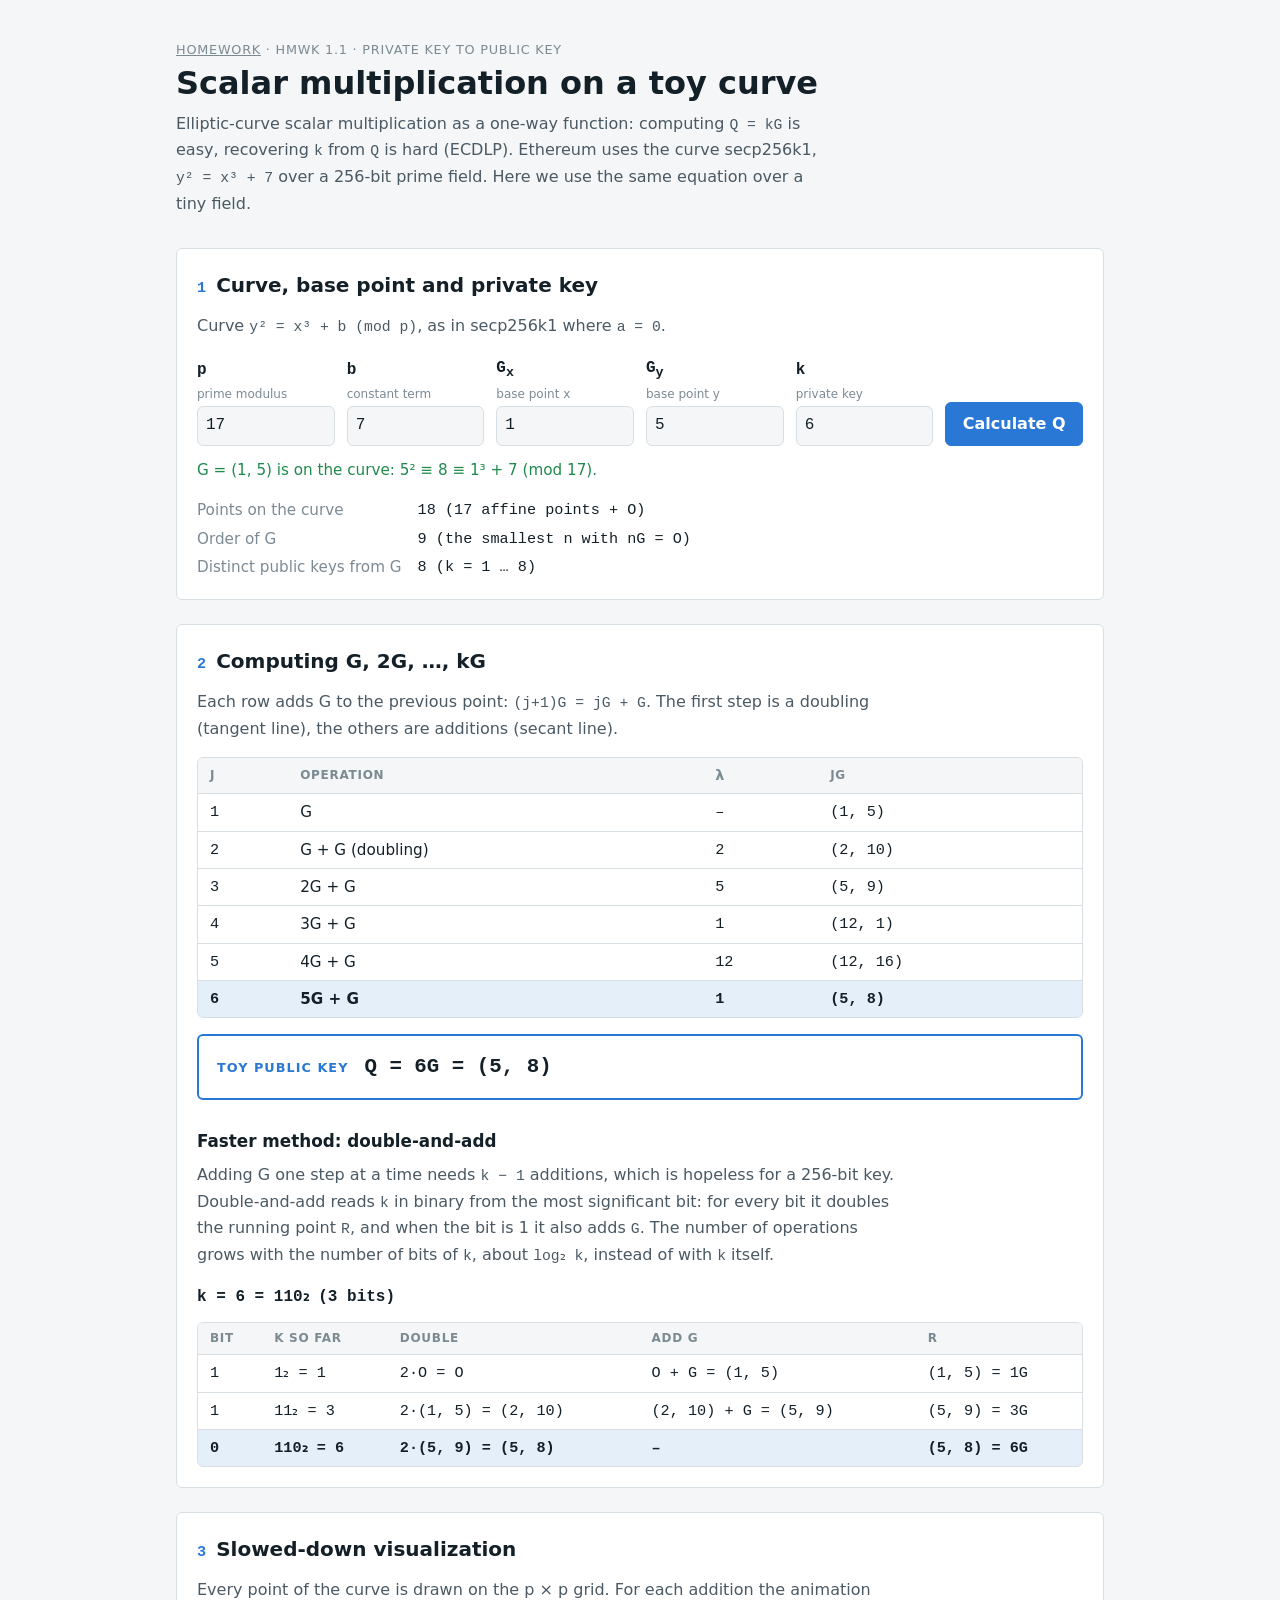
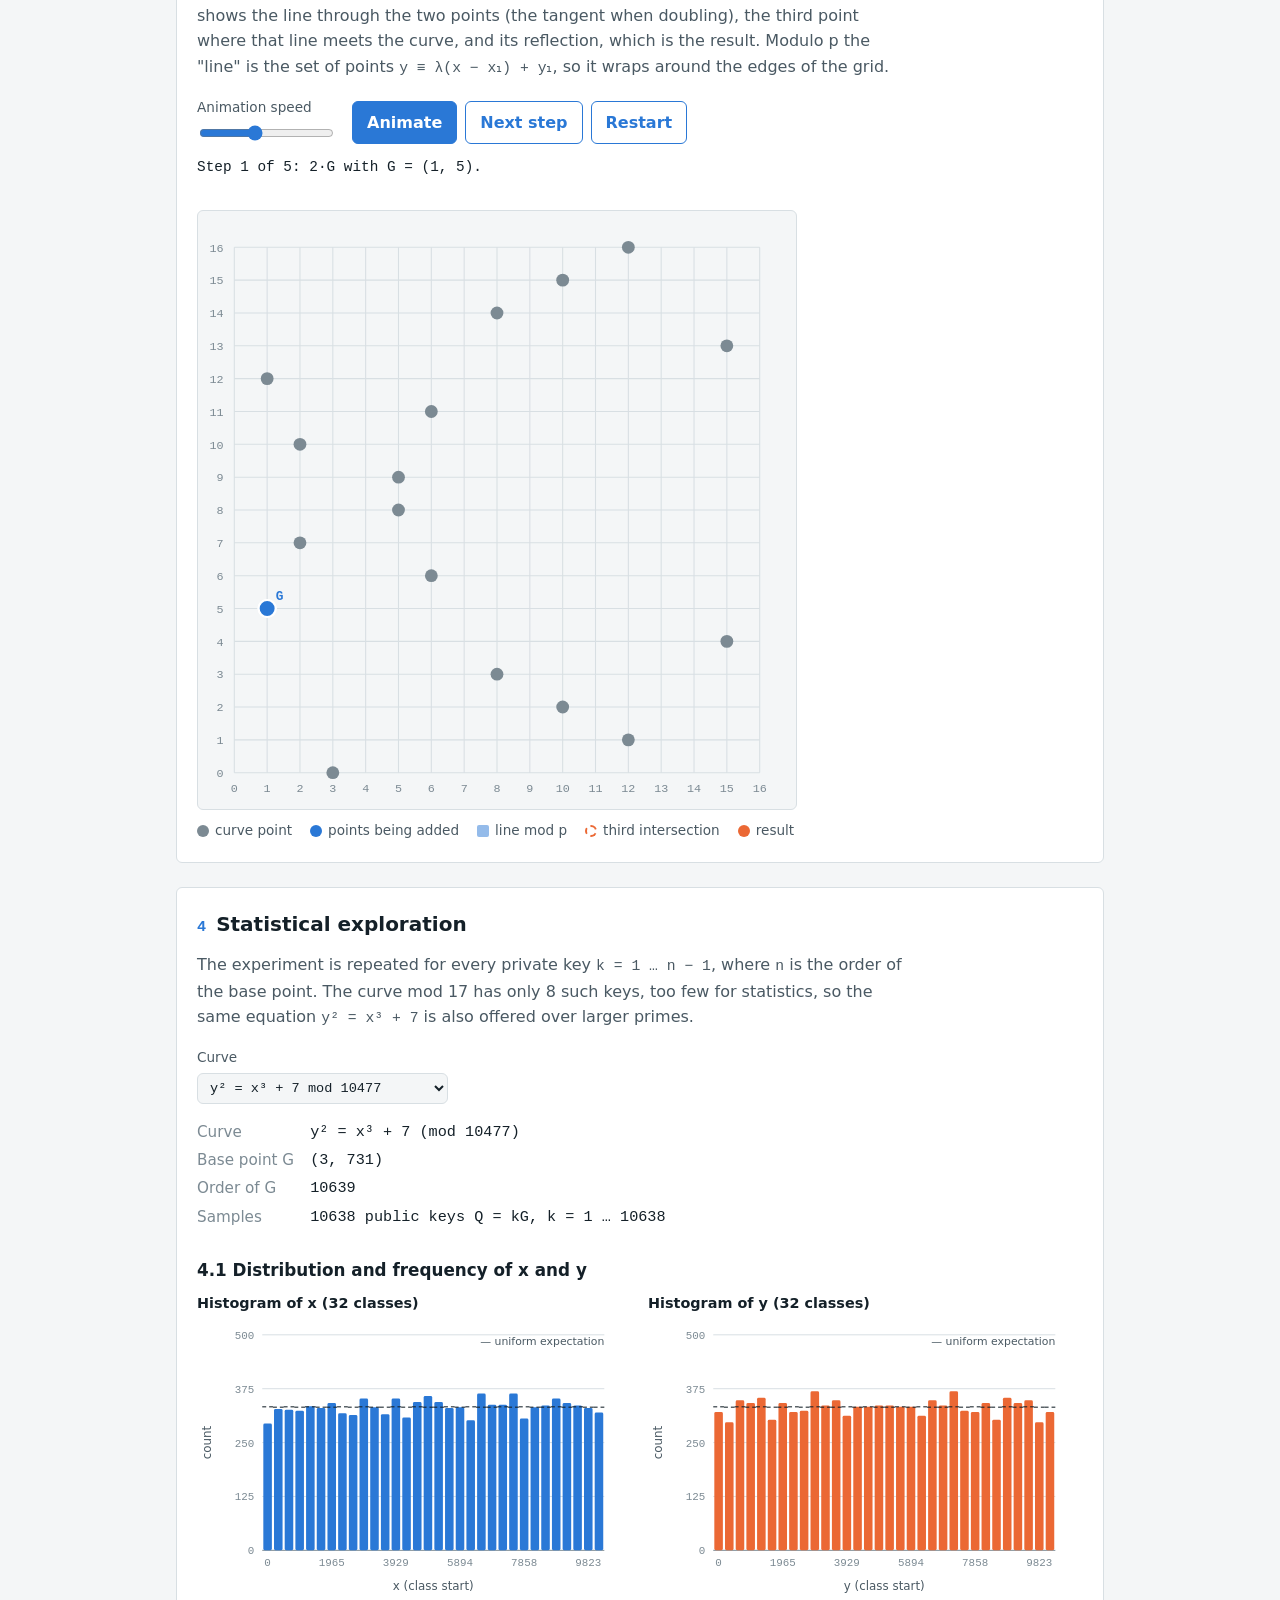
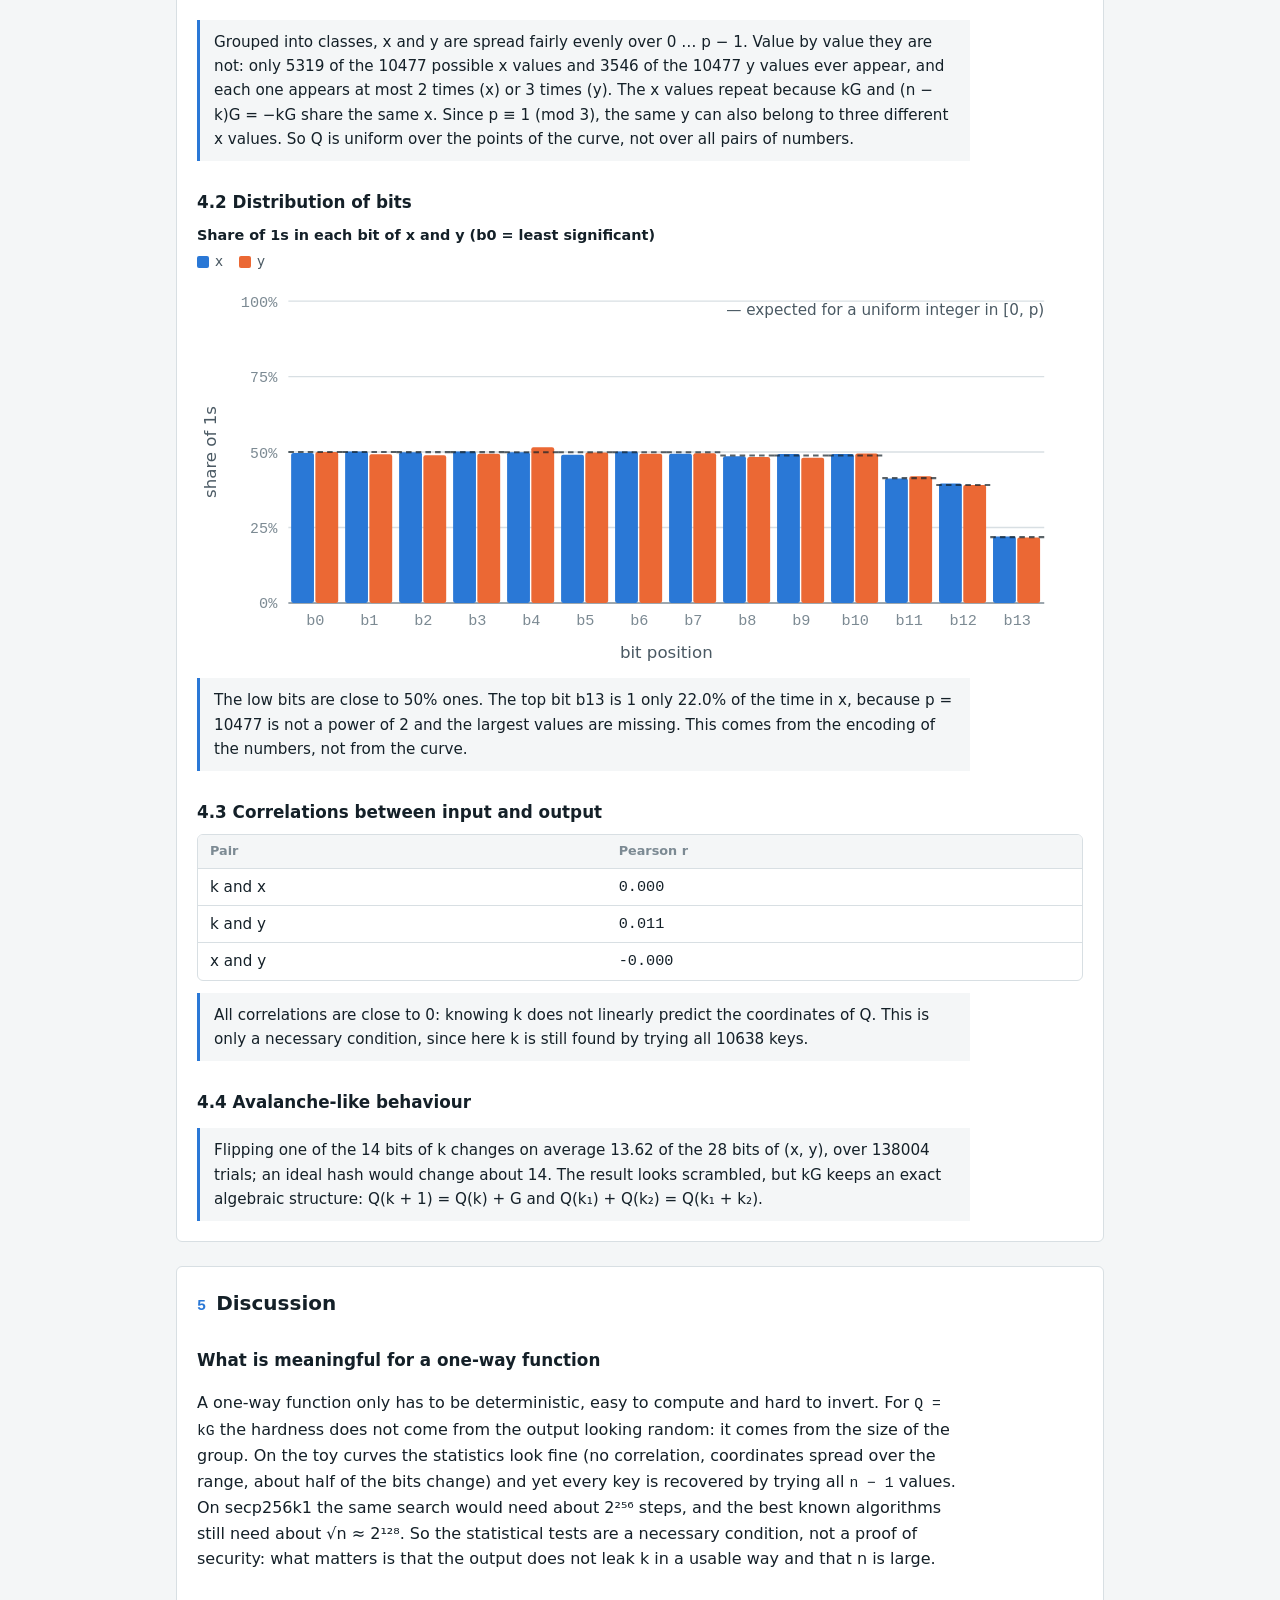
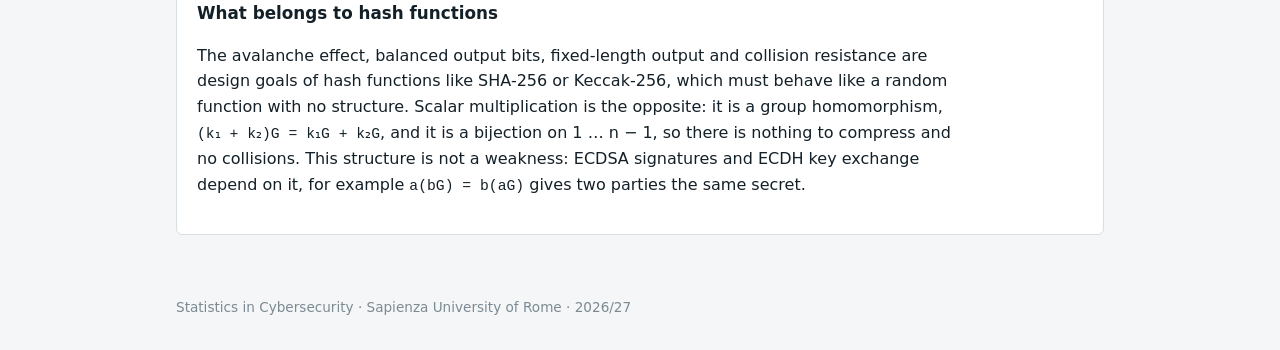
==== commit 749c0eff: "Renumber homeworks" ====
--- a/hw1.html
+++ b/hw1.html
@@ -3,12 +3,12 @@
 <head>
   <meta charset="utf-8">
   <meta name="viewport" content="width=device-width, initial-scale=1">
-  <title>HMWK 1 – Scalar multiplication on a toy curve</title>
+  <title>HMWK 1.1 – Scalar multiplication on a toy curve</title>
   <link rel="stylesheet" href="css/style.css">
 </head>
 <body>
   <header class="page-head">
-    <p class="eyebrow"><a href="index.html">Homework</a> · HMWK 1 · private key to public key</p>
+    <p class="eyebrow"><a href="index.html">Homework</a> · HMWK 1.1 · private key to public key</p>
     <h1>Scalar multiplication on a toy curve</h1>
     <p class="lead">
       Elliptic-curve scalar multiplication as a one-way function: computing
--- a/css/style.css
+++ b/css/style.css
@@ -247,6 +247,7 @@
 .chart .bar:hover { opacity: 0.75; }
 .chart .s1, .sw.s1 { fill: var(--accent); background: var(--accent); }
 .chart .s2, .sw.s2 { fill: var(--accent-2); background: var(--accent-2); }
+.chart .s3, .sw.s3 { fill: var(--c-gen); background: var(--c-gen); }
 .chart .reference { stroke: var(--ink); stroke-width: 1.5; stroke-dasharray: 4 3; opacity: 0.7; }
 .chart .reference-label { fill: var(--ink-2); font: 11px var(--font-body); }
 .chart-legend {
@@ -272,7 +273,7 @@
 .table-wrap + .finding, .chart-grid + .table-wrap, div[id^="ch-"] + .table-wrap { margin-top: 12px; }
 table.props td { white-space: normal; vertical-align: top; min-width: 140px; }
 #discussion p { max-width: 75ch; }
-#stats th, #discussion th { text-transform: none; letter-spacing: 0; font-size: 0.8rem; }
+#stats th, #discussion th, #cryptanalysis th, #compare th, #attack th, #model th, #trajectories th, #distributions th, #lln th, #clt th, #interpretation th { text-transform: none; letter-spacing: 0; font-size: 0.8rem; }
 
 .mono { font-family: var(--font-mono); font-size: 0.88rem; overflow-wrap: anywhere; word-break: break-all; }
 
@@ -329,30 +330,11 @@
 .c-pkc { --chip: var(--accent); }
 .c-hash { --chip: var(--c-hash); }
 
-.words { display: flex; flex-wrap: wrap; gap: 6px; }
-.word {
-  display: grid;
-  gap: 1px;
-  padding: 4px 8px;
-  border: 1px solid var(--line);
-  border-radius: var(--radius);
-  background: var(--bg);
-  min-width: 0;
-}
-.word-text { font-weight: 600; }
-.word-index { font: 0.7rem var(--font-mono); color: var(--ink-3); }
-.word-bits { font: 0.7rem var(--font-mono); color: var(--ink-2); letter-spacing: 0.02em; }
-.cs-bit { color: var(--c-sum); font-weight: 700; }
 .path-levels { display: grid; gap: 4px; }
-.path-level { display: grid; grid-template-columns: minmax(0, 11rem) minmax(0, 11rem) minmax(0, 1fr); gap: 8px; font-size: 0.85rem; }
+.path-level { display: grid; grid-template-columns: minmax(0, 11rem) minmax(0, 1fr); gap: 8px; font-size: 0.85rem; }
 .path-label { font-family: var(--font-mono); font-weight: 600; overflow-wrap: anywhere; }
-.path-name { color: var(--ink-2); }
 .dim { color: var(--ink-3); }
 .tail { color: var(--c-hash); font-weight: 700; }
-.addr-chars { font-family: var(--font-mono); font-size: 1rem; overflow-wrap: anywhere; word-break: break-all; }
-.addr-chars .upper { color: var(--c-hash); font-weight: 700; }
-.addr-chars .lower { color: var(--accent); }
-.addr-chars .digit { color: var(--ink-3); }
 .result-note { flex-basis: 100%; color: var(--good); font-size: 0.9rem; }
 #final-address .result-value { overflow-wrap: anywhere; font-size: 1.1rem; }
 
@@ -387,3 +369,47 @@
   .timeline li { grid-template-columns: 3.2rem 1fr; }
   section { padding: 16px 14px; }
 }
+
+.msg-label { display: grid; gap: 4px; font-weight: 600; font-size: 0.9rem; margin-bottom: 12px; }
+textarea {
+  font: inherit;
+  font-family: var(--font-mono);
+  font-weight: 400;
+  padding: 8px;
+  border: 1px solid var(--line);
+  border-radius: var(--radius);
+  background: var(--bg);
+  color: var(--ink);
+  width: 100%;
+  resize: vertical;
+}
+textarea:focus-visible { outline: 2px solid var(--accent-2); outline-offset: 2px; }
+.param-form .wide-field { grid-column: span 2; }
+.algo { margin: 0; padding-left: 1.4rem; display: grid; gap: 8px; max-width: 75ch; }
+.result-text { font-family: var(--font-mono); overflow-wrap: anywhere; flex-basis: 100%; }
+.result-note.bad { color: var(--bad); }
+#caesar-out dd { overflow-wrap: anywhere; }
+#ecc-keys dd { overflow-wrap: anywhere; word-break: break-all; }
+.table-wrap + .chart-grid { margin-top: 16px; }
+.chart .line { fill: none; stroke-width: 1.5; }
+.chart .line.path { stroke: var(--accent); stroke-width: 1; opacity: 0.45; }
+.chart .line.guide { stroke: var(--accent-2); stroke-width: 2; stroke-dasharray: 6 4; }
+.chart .line.mean { stroke: var(--ink); stroke-width: 2; }
+.chart .line.normal { stroke: var(--accent-2); stroke-width: 2.5; }
+.sw.path { background: var(--accent); }
+.sw.guide { background: var(--accent-2); }
+.sw.mean { background: var(--ink); }
+.code-block {
+  margin: 0 0 16px;
+  padding: 12px 14px;
+  background: var(--bg);
+  border: 1px solid var(--line);
+  border-radius: var(--radius);
+  overflow-x: auto;
+  font-size: 0.9rem;
+  line-height: 1.5;
+}
+.derivation { margin-bottom: 16px; }
+.derivation li { overflow-wrap: anywhere; }
+#welford-form, #sample-form { margin-bottom: 16px; }
+#welford th, #sampling th, #repeat th { text-transform: none; letter-spacing: 0; font-size: 0.8rem; }
